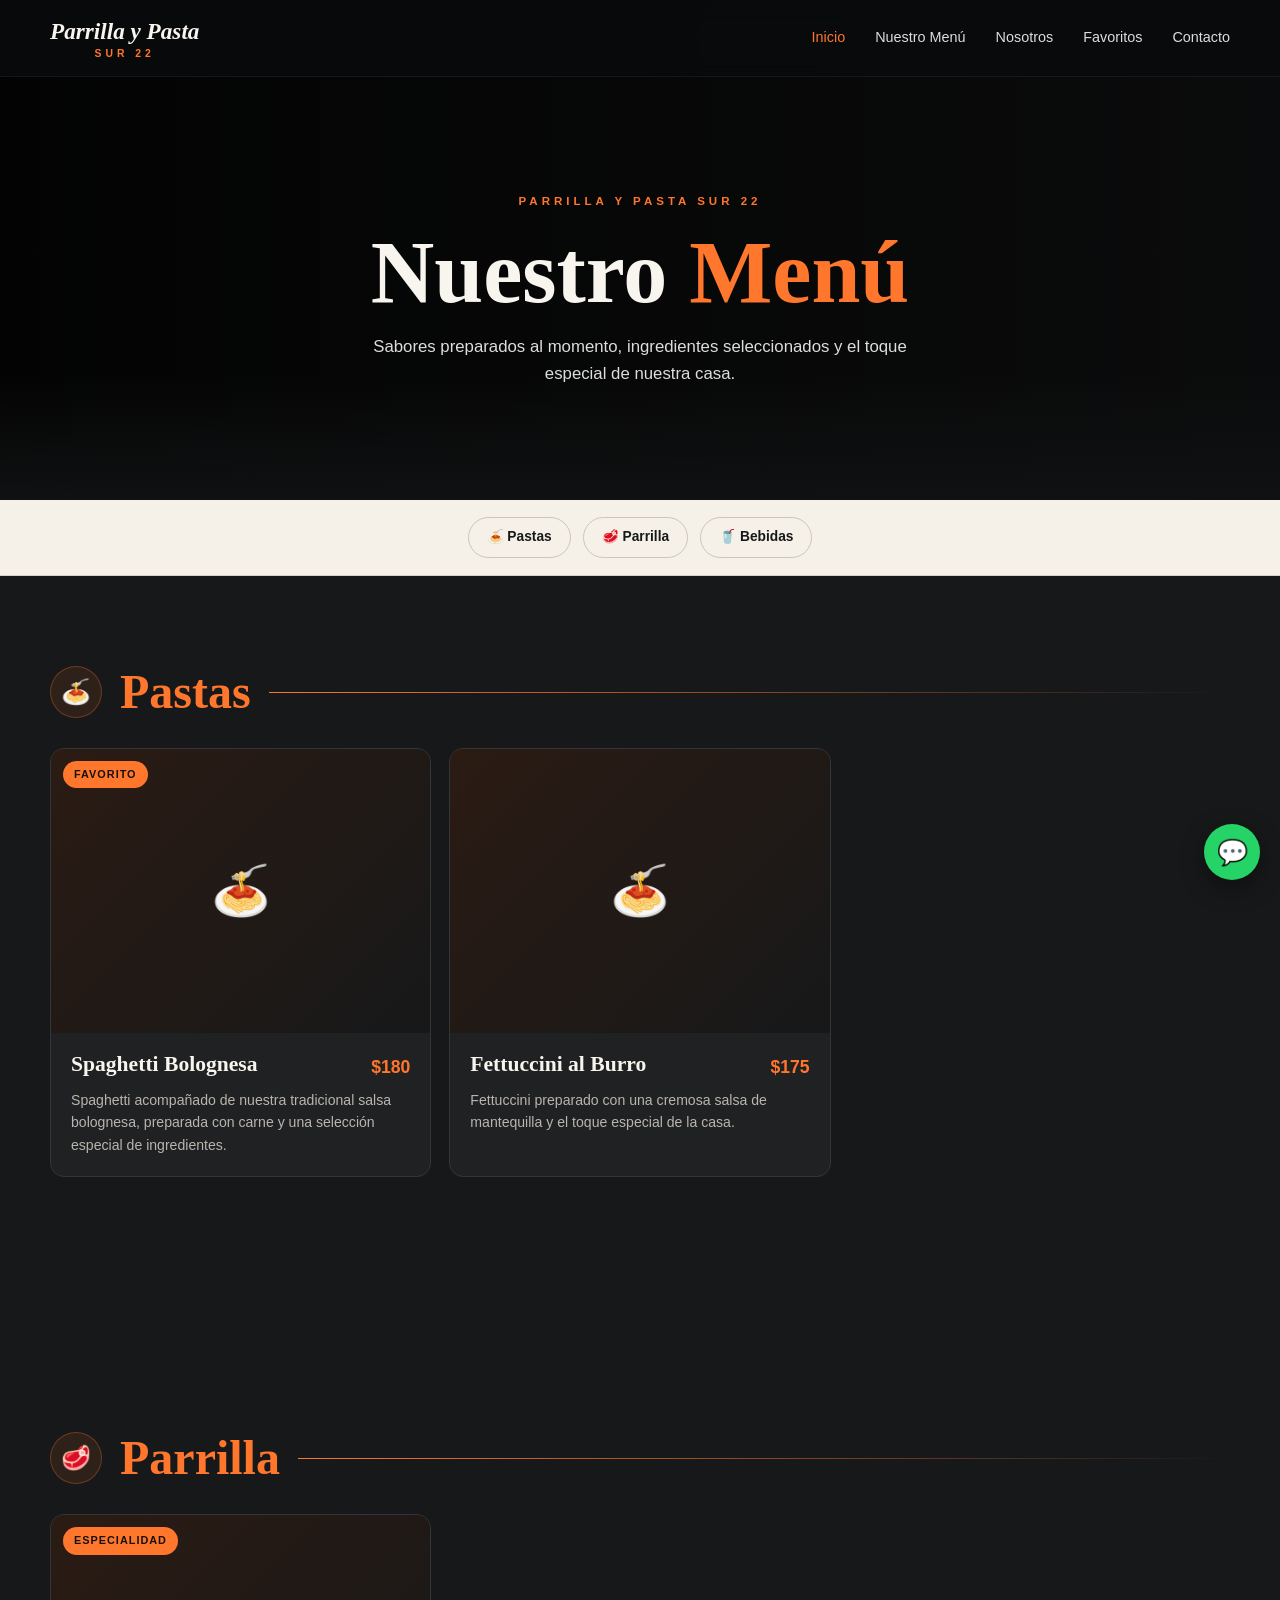
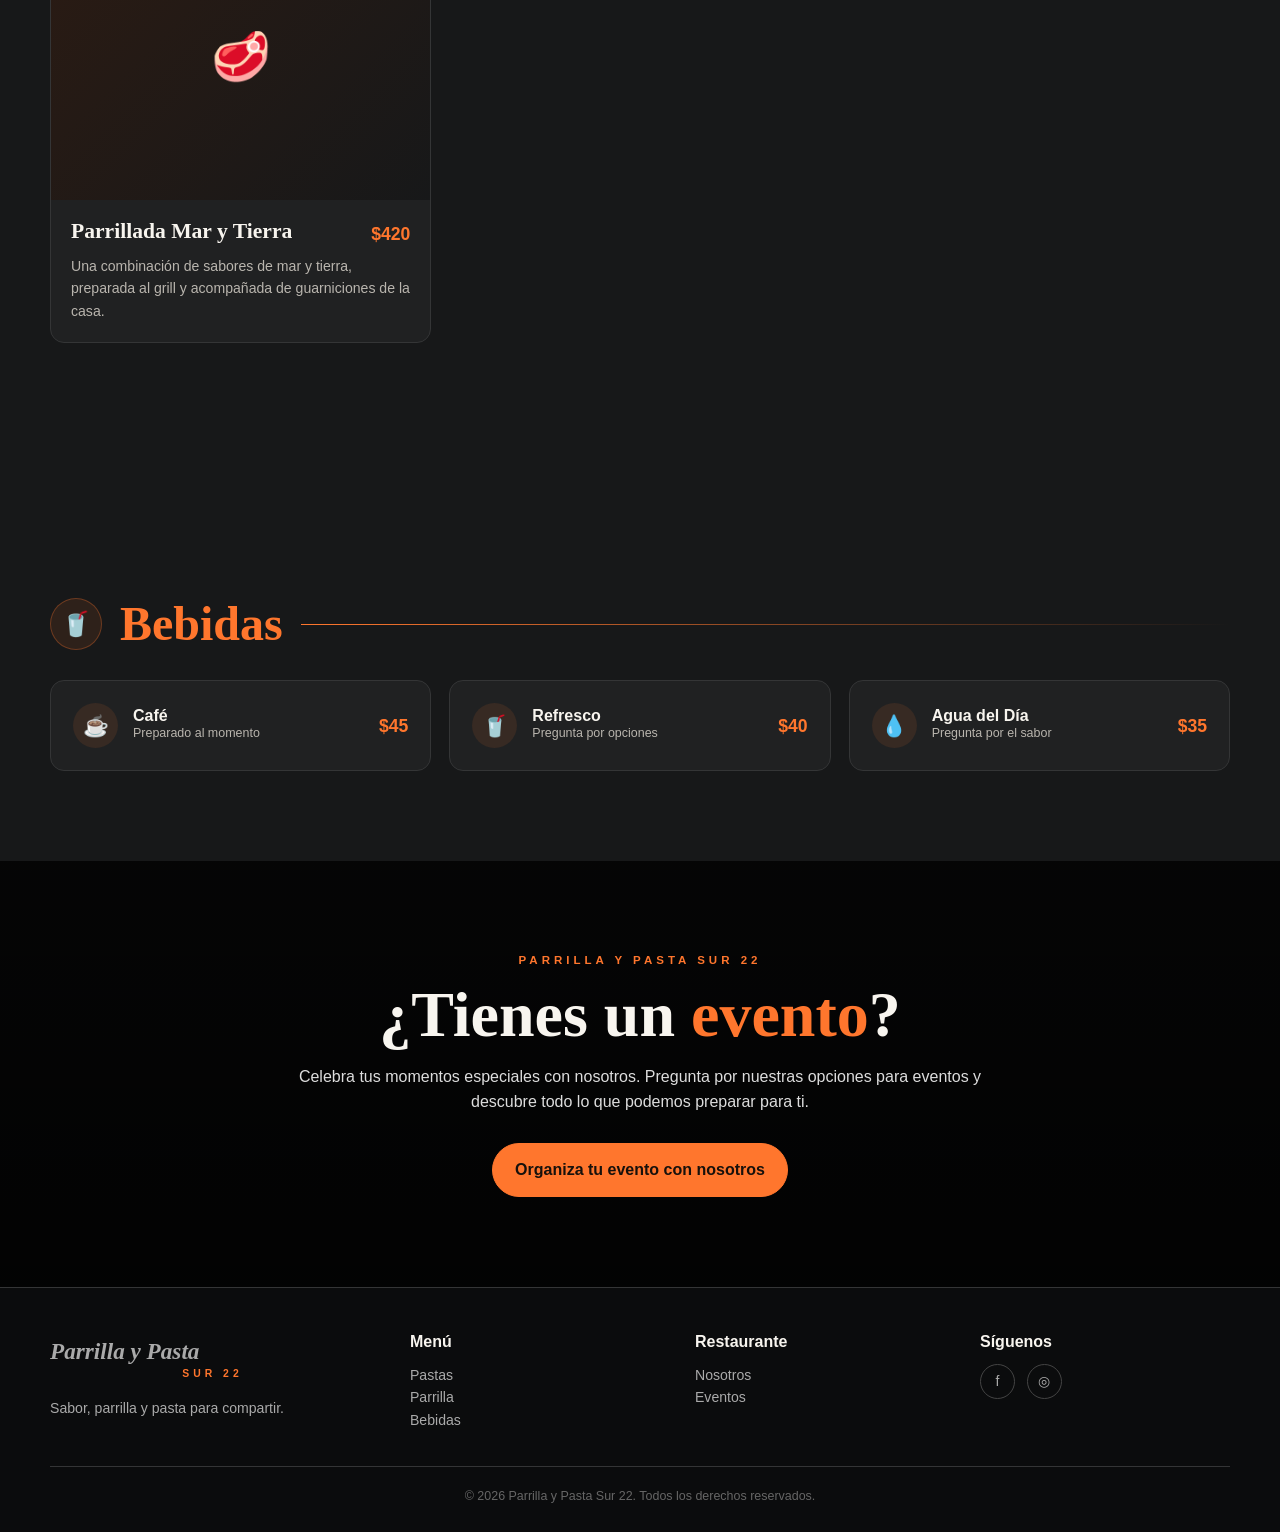
==== menu.html @ 073c7037 "Add files via upload" ====
<!DOCTYPE html>
<html lang="es">

<head>

    <meta charset="UTF-8">

    <meta name="viewport"
          content="width=device-width, initial-scale=1.0">

    <meta name="description"
          content="Consulta el menú de Parrilla y Pasta Sur 22. Pastas, parrilladas y bebidas.">

    <title>Menú | Parrilla y Pasta Sur 22</title>

    <!--
        Utilizamos el mismo CSS del sitio principal.
    -->
    <link rel="stylesheet" href="./css/styles.css">

</head>


<body>


<!-- =========================================
     HEADER
========================================= -->

<header>
  <nav class="container">
    <a href="#inicio" class="brand">Parrilla y Pasta <small>SUR 22</small></a>
    <div class="links" id="navLinks">
      <a class="active" href="./index.html">Inicio</a>
      <a href="./menu.html">Nuestro Menú</a>
      <a href="./index.html#nosotros">Nosotros</a>
      <a href="./index.html#favoritos">Favoritos</a>
      <a href="./index.html#contacto">Contacto</a>
    </div>
  </nav>
</header>



<!-- =========================================
     HERO
========================================= -->

<section class="menu-hero">
    <div class="menu-hero-content">
        <div class="eyebrow">
            Parrilla y Pasta Sur 22
        </div>
        <h1>
            Nuestro <span>Menú</span>
        </h1>
        <p>
            Sabores preparados al momento,
            ingredientes seleccionados y
            el toque especial de nuestra casa.
        </p>

    </div>

</section>



<!-- =========================================
     CATEGORY NAVIGATION
========================================= -->

<nav class="menu-categories">

    <div class="menu-categories-inner">

        <a
            href="#pastas"
            class="active">

            🍝 Pastas

        </a>

        <a href="#parrilla">

            🥩 Parrilla

        </a>

        <a href="#bebidas">

            🥤 Bebidas

        </a>

    </div>

</nav>



<!-- =========================================
     MENU
========================================= -->

<main class="digital-menu">

    <div class="container">


        <!-- =====================================
             PASTAS
        ====================================== -->

        <section
            id="pastas"
            class="menu-category">

            <div class="menu-category-header">

                <div class="menu-category-icon">
                    🍝
                </div>

                <h2 class="menu-category-title">
                    <span>Pastas</span>
                </h2>

                <div class="menu-category-line"></div>

            </div>


            <div class="menu-dishes">


                <!-- SPAGHETTI -->

                <article class="menu-dish">

                    <div class="menu-dish-image">

                        <span class="menu-badge">
                            Favorito
                        </span>

                        <!--
                            Sustituir posteriormente
                            por la fotografía real:

                            <img
                                src="images/spaghetti-bolognesa.webp"
                                alt="Spaghetti Bolognesa">
                        -->

                        <div class="menu-dish-placeholder">
                            🍝
                        </div>

                    </div>


                    <div class="menu-dish-body">

                        <div class="menu-dish-top">

                            <h3>
                                Spaghetti Bolognesa
                            </h3>

                            <span class="menu-price">
                                $180
                            </span>

                        </div>

                        <p>
                            Spaghetti acompañado de nuestra
                            tradicional salsa bolognesa,
                            preparada con carne y una selección
                            especial de ingredientes.
                        </p>

                    </div>

                </article>



                <!-- FETTUCCINI -->

                <article class="menu-dish">

                    <div class="menu-dish-image">

                        <!--
                            <img
                                src="images/fettuccini-al-burro.webp"
                                alt="Fettuccini al Burro">
                        -->

                        <div class="menu-dish-placeholder">
                            🍝
                        </div>

                    </div>


                    <div class="menu-dish-body">

                        <div class="menu-dish-top">

                            <h3>
                                Fettuccini al Burro
                            </h3>

                            <span class="menu-price">
                                $175
                            </span>

                        </div>

                        <p>
                            Fettuccini preparado con una
                            cremosa salsa de mantequilla
                            y el toque especial de la casa.
                        </p>

                    </div>

                </article>


            </div>

        </section>



        <!-- =====================================
             PARRILLA
        ====================================== -->

        <section
            id="parrilla"
            class="menu-category">

            <div class="menu-category-header">

                <div class="menu-category-icon">
                    🥩
                </div>

                <h2 class="menu-category-title">
                    <span>Parrilla</span>
                </h2>

                <div class="menu-category-line"></div>

            </div>


            <div class="menu-dishes">


                <!-- MAR Y TIERRA -->

                <article class="menu-dish">

                    <div class="menu-dish-image">

                        <span class="menu-badge">
                            Especialidad
                        </span>

                        <!--
                            <img
                                src="images/parrillada-mar-tierra.webp"
                                alt="Parrillada Mar y Tierra">
                        -->

                        <div class="menu-dish-placeholder">
                            🥩
                        </div>

                    </div>


                    <div class="menu-dish-body">

                        <div class="menu-dish-top">

                            <h3>
                                Parrillada Mar y Tierra
                            </h3>

                            <span class="menu-price">
                                $420
                            </span>

                        </div>

                        <p>
                            Una combinación de sabores de mar
                            y tierra, preparada al grill y
                            acompañada de guarniciones de la casa.
                        </p>

                    </div>

                </article>


            </div>

        </section>



        <!-- =====================================
             BEBIDAS
        ====================================== -->

        <section
            id="bebidas"
            class="menu-category">

            <div class="menu-category-header">

                <div class="menu-category-icon">
                    🥤
                </div>

                <h2 class="menu-category-title">
                    <span>Bebidas</span>
                </h2>

                <div class="menu-category-line"></div>

            </div>


            <div class="beverages-grid">


                <!-- CAFE -->

                <article class="beverage">

                    <div class="beverage-info">

                        <div class="beverage-icon">
                            ☕
                        </div>

                        <div>

                            <h3>
                                Café
                            </h3>

                            <p>
                                Preparado al momento
                            </p>

                        </div>

                    </div>

                    <span class="menu-price">
                        $45
                    </span>

                </article>



                <!-- REFRESCO -->

                <article class="beverage">

                    <div class="beverage-info">

                        <div class="beverage-icon">
                            🥤
                        </div>

                        <div>

                            <h3>
                                Refresco
                            </h3>

                            <p>
                                Pregunta por opciones
                            </p>

                        </div>

                    </div>

                    <span class="menu-price">
                        $40
                    </span>

                </article>



                <!-- AGUA DEL DIA -->

                <article class="beverage">

                    <div class="beverage-info">

                        <div class="beverage-icon">
                            💧
                        </div>

                        <div>

                            <h3>
                                Agua del Día
                            </h3>

                            <p>
                                Pregunta por el sabor
                            </p>

                        </div>

                    </div>

                    <span class="menu-price">
                        $35
                    </span>

                </article>


            </div>

        </section>


    </div>

</main>



<!-- =========================================
     EVENT CTA
========================================= -->

<section
    id="eventos"
    class="event-menu">

    <div class="container">

        <div class="event-menu-content">

            <div class="eyebrow">
                Parrilla y Pasta Sur 22
            </div>

            <h2>
                ¿Tienes un <span>evento</span>?
            </h2>

            <p>
                Celebra tus momentos especiales con nosotros.
                Pregunta por nuestras opciones para eventos
                y descubre todo lo que podemos preparar para ti.
            </p>

            <a
                href="https://wa.me/5210000000000"
                class="btn">

                Organiza tu evento con nosotros

            </a>

        </div>

    </div>

</section>



<!-- =========================================
     FOOTER
========================================= -->

<footer>

    <div class="container">

        <div class="footer-grid">


            <div>

                <a
                    href="index.html"
                    class="brand">

                    Parrilla y Pasta

                    <small>
                        SUR 22
                    </small>

                </a>

                <p style="margin-top:15px;">
                    Sabor, parrilla y pasta
                    para compartir.
                </p>

            </div>


            <div>

                <h3>
                    Menú
                </h3>

                <p>
                    <a href="#pastas">
                        Pastas
                    </a>
                </p>

                <p>
                    <a href="#parrilla">
                        Parrilla
                    </a>
                </p>

                <p>
                    <a href="#bebidas">
                        Bebidas
                    </a>
                </p>

            </div>


            <div>

                <h3>
                    Restaurante
                </h3>

                <p>
                    <a href="index.html#about">
                        Nosotros
                    </a>
                </p>

                <p>
                    <a href="index.html#eventos">
                        Eventos
                    </a>
                </p>

            </div>


            <div>

                <h3>
                    Síguenos
                </h3>

                <div class="social">

                    <a href="#" aria-label="Facebook">
                        f
                    </a>

                    <a href="#" aria-label="Instagram">
                        ◎
                    </a>

                </div>

            </div>


        </div>


        <div class="copyright">

            © 2026 Parrilla y Pasta Sur 22.
            Todos los derechos reservados.

        </div>

    </div>

</footer>



<!-- =========================================
     WHATSAPP
========================================= -->

<a
    href="https://wa.me/5210000000000"
    style="
        position:fixed;
        right:20px;
        bottom:20px;
        width:56px;
        height:56px;
        border-radius:50%;
        background:#25D366;
        color:white;
        display:grid;
        place-items:center;
        font-size:25px;
        z-index:50;
        box-shadow:0 8px 25px rgba(0,0,0,.4);
    "
    aria-label="Contactar por WhatsApp">

    💬

</a>


<!-- =========================================
     MENU MOBILE
========================================= -->

<script>

    const menuToggle =
        document.querySelector(".menu-toggle");

    const links =
        document.querySelector(".links");

    if (menuToggle) {

        menuToggle.addEventListener(
            "click",
            () => {

                links.classList.toggle("open");

            }
        );

    }


    /*
        Cerrar el menú móvil cuando
        el usuario selecciona una opción.
    */

    document
        .querySelectorAll(".links a")
        .forEach(link => {

            link.addEventListener(
                "click",
                () => {

                    links.classList.remove("open");

                }
            );

        });


    /*
        Marcar categoría activa
        mientras el usuario navega.
    */

    const categories =
        document.querySelectorAll(
            ".menu-category"
        );

    const categoryLinks =
        document.querySelectorAll(
            ".menu-categories a"
        );


    window.addEventListener(
        "scroll",
        () => {

            let current = "";

            categories.forEach(section => {

                const sectionTop =
                    section.offsetTop - 180;

                if (
                    window.scrollY >= sectionTop
                ) {

                    current =
                        section.getAttribute("id");

                }

            });


            categoryLinks.forEach(link => {

                link.classList.remove("active");

                if (
                    link.getAttribute("href") ===
                    "#" + current
                ) {

                    link.classList.add("active");

                }

            });

        }
    );

</script>


</body>

</html>
---- css/styles.css ----
:root{
  --bg:#101112;--bg2:#171819;--cream:#f5f1e9;--orange:#ff762d;--orange2:#ff9a52;
  --text:#f8f5ef;--muted:#b9b5ae;--line:#343536;--max:1180px;
}
*{box-sizing:border-box;margin:0;padding:0}
html{scroll-behavior:smooth}
body{font-family:Arial,Helvetica,sans-serif;background:var(--bg);color:var(--text);line-height:1.6}
a{color:inherit;text-decoration:none}
img{max-width:100%;display:block}
.container{width:min(var(--max),calc(100% - 40px));margin:auto}
.eyebrow{color:var(--orange);text-transform:uppercase;letter-spacing:4px;font-size:.72rem;font-weight:700}
h1,h2,h3{font-family:Georgia,"Times New Roman",serif;line-height:1.08}
.btn{display:inline-flex;align-items:center;gap:10px;background:var(--orange);color:#17110c;padding:13px 22px;border-radius:999px;font-weight:700;border:1px solid var(--orange);transition:.2s;cursor:pointer}
.btn:hover{transform:translateY(-2px);background:var(--orange2)}
.btn.outline{background:transparent;color:var(--text)}
header{position:fixed;z-index:20;top:0;width:100%;background:rgba(10,11,12,.88);backdrop-filter:blur(14px);border-bottom:1px solid rgba(255,255,255,.06)}
nav{height:76px;display:flex;align-items:center;justify-content:space-between;gap:25px}
.brand{font-family:Georgia,serif;font-style:italic;font-size:1.45rem;font-weight:700;white-space:nowrap}
.brand small{display:block;font-family:Arial,sans-serif;color:var(--orange);font-size:.65rem;letter-spacing:4px;text-align:center;font-style:normal;margin-top:-4px}
.links{display:flex;gap:30px;font-size:.9rem;color:#ddd}.links a:hover,.links a.active{color:var(--orange)}
.menu-toggle{display:none;background:none;color:white;border:0;font-size:1.7rem}
.hero{min-height:760px;display:grid;place-items:center;position:relative;overflow:hidden;background:linear-gradient(90deg,rgba(0,0,0,.82),rgba(0,0,0,.32)),url("../images/hero.svg") center/cover}
.hero:after{content:"";position:absolute;inset:0;background:linear-gradient(0deg,var(--bg),transparent 15%);pointer-events:none}
.hero-content{position:relative;z-index:2;width:min(var(--max),calc(100% - 40px));padding-top:90px}
.hero h1{font-size:clamp(3rem,7vw,6.3rem);max-width:800px;margin:16px 0}.hero h1 span{color:var(--orange);display:block;font-size:.42em;font-family:Arial,sans-serif;letter-spacing:10px;text-transform:uppercase;margin-top:15px}
.hero p{max-width:510px;color:#ddd;font-size:1.08rem;margin-bottom:28px}.hero-actions{display:flex;gap:12px;flex-wrap:wrap}
.features{background:var(--cream);color:#17191a;padding:45px 0}.features-grid{display:grid;grid-template-columns:repeat(4,1fr)}
.feature{padding:10px 30px;text-align:center;border-right:1px solid #ccc}.feature:last-child{border:0}.icon{color:var(--orange);font-size:2rem;margin-bottom:8px}.feature h3{font-family:Arial,sans-serif;font-size:1rem;margin-bottom:5px}.feature p{color:#666;font-size:.86rem}
section{padding:90px 0}.section-head{display:flex;justify-content:space-between;align-items:end;gap:30px;margin-bottom:35px}.section-head h2{font-size:clamp(2.4rem,5vw,4rem);margin-top:10px}.section-head p{max-width:450px;color:var(--muted)}
.menu-section{background:var(--bg2)}.cards{display:grid;grid-template-columns:repeat(4,1fr);gap:18px}.card{background:#202122;border:1px solid var(--line);border-radius:14px;overflow:hidden;transition:.25s}.card:hover{transform:translateY(-5px);border-color:#5a5b5c}
.card-image{aspect-ratio:4/3;background:#211710;overflow:hidden}.card-image img{width:100%;height:100%;object-fit:cover}.card-body{padding:20px}.card h3{font-size:1.35rem;margin-bottom:6px}.card p{color:var(--muted);font-size:.9rem;margin-bottom:15px}.card a{color:var(--orange);font-size:.86rem;font-weight:700}
.favorites{background:var(--cream);color:#151617}.favorite-grid{display:grid;grid-template-columns:1fr 2.2fr;gap:40px;align-items:center}.favorites .section-head{display:block;margin:0}.favorites .section-head p{color:#666;margin:20px 0 25px}.dish-grid{display:grid;grid-template-columns:repeat(3,1fr);gap:18px}
.dish{border:1px solid #d8d2c8;border-radius:14px;overflow:hidden;background:#fff}.dish-image{aspect-ratio:4/3;background:#211710;overflow:hidden}.dish-image img{width:100%;height:100%;object-fit:cover}.dish-body{padding:17px}.dish h3{font-size:1.25rem}.dish p{color:#777;font-size:.86rem;margin:5px 0 12px}.price{font-weight:800}
.about{position:relative;background:linear-gradient(90deg,rgba(0,0,0,.9),rgba(0,0,0,.5)),url("../images/about.svg") center/cover}.about-content{max-width:600px}.about h2{font-size:clamp(2.4rem,5vw,4rem);margin:12px 0 18px}.about p{color:#ddd;margin-bottom:25px}
.reservation{text-align:center;background:linear-gradient(rgba(0,0,0,.65),rgba(0,0,0,.82)),url("../images/hero.svg") center/cover}.reservation h2{font-size:clamp(2.3rem,5vw,4rem);margin:10px 0}.reservation p{color:#ddd;margin-bottom:25px}
footer{padding:45px 0 25px;border-top:1px solid var(--line);background:#0b0c0d}.footer-grid{display:grid;grid-template-columns:1.3fr 1fr 1fr 1fr;gap:35px;padding-bottom:35px}footer h3{font-family:Arial,sans-serif;font-size:1rem;margin-bottom:14px}footer p,footer a{color:#aaa;font-size:.88rem}footer a:hover{color:var(--orange)}
.social{display:flex;gap:12px}.social a{width:35px;height:35px;border:1px solid #444;border-radius:50%;display:grid;place-items:center}
.copyright{border-top:1px solid var(--line);padding-top:20px;text-align:center;color:#666;font-size:.78rem}
@media(max-width:900px){
 .links{display:none;position:absolute;top:76px;left:0;width:100%;background:#111;padding:20px;flex-direction:column}.links.open{display:flex}
 .header-btn{display:none}.menu-toggle{display:block}.features-grid,.cards{grid-template-columns:repeat(2,1fr)}
 .feature:nth-child(2){border-right:0}.feature:nth-child(-n+2){border-bottom:1px solid #ccc;padding-bottom:25px}.feature:nth-child(n+3){padding-top:25px}
 .favorite-grid{grid-template-columns:1fr}.footer-grid{grid-template-columns:repeat(2,1fr)}
}
@media(max-width:600px){
 .container{width:min(var(--max),calc(100% - 28px))}nav{height:68px}.hero{min-height:700px}.hero-content{padding-top:80px}.hero h1{font-size:3.2rem}
 .hero p{font-size:.98rem}section{padding:65px 0}.features-grid,.cards,.dish-grid,.footer-grid{grid-template-columns:1fr}
 .feature{border-right:0!important;border-bottom:1px solid #ccc!important;padding:20px!important}.feature:last-child{border-bottom:0!important}
 .section-head{display:block}.section-head p{margin-top:15px}.footer-grid{gap:25px}
}
/* =========================================
           MENU HERO
        ========================================= */

        .menu-hero {
            min-height: 500px;

            display: grid;
            place-items: center;

            position: relative;
            overflow: hidden;

            background:
                linear-gradient(
                    90deg,
                    rgba(0,0,0,.82),
                    rgba(0,0,0,.35)
                ),
                url("images/hero.svg") center/cover;
        }

        .menu-hero::after {
            content: "";

            position: absolute;
            inset: 0;

            background:
                linear-gradient(
                    0deg,
                    var(--bg),
                    transparent 25%
                );

            pointer-events: none;
        }

        .menu-hero-content {
            position: relative;

            z-index: 2;

            width:
                min(
                    var(--max),
                    calc(100% - 40px)
                );

            text-align: center;

            padding-top: 80px;
        }

        .menu-hero h1 {
            font-size:
                clamp(
                    3rem,
                    7vw,
                    5.5rem
                );

            margin: 14px 0;
        }

        .menu-hero h1 span {
            color: var(--orange);
        }

        .menu-hero p {
            max-width: 550px;

            margin: auto;

            color: #ddd;

            font-size: 1.05rem;
        }


        /* =========================================
           MENU NAVIGATION
        ========================================= */

        .menu-categories {
            background: var(--cream);

            color: #171819;

            position: sticky;

            top: 76px;

            z-index: 10;

            border-bottom:
                1px solid #d6d0c7;
        }

        .menu-categories-inner {

            width:
                min(
                    var(--max),
                    calc(100% - 40px)
                );

            margin: auto;

            display: flex;

            justify-content: center;

            gap: 12px;

            padding: 14px 0;

            overflow-x: auto;
        }

        .menu-categories a {

            flex-shrink: 0;

            padding: 8px 18px;

            border:
                1px solid #ccc5ba;

            border-radius: 999px;

            font-size: .86rem;

            font-weight: 700;

            transition: .2s;
        }

        .menu-categories a:hover,
        .menu-categories a.active {

            background: var(--orange);

            border-color: var(--orange);

            color: #17110c;
        }


        /* =========================================
           MENU SECTION
        ========================================= */

        .digital-menu {
            background: var(--bg2);
        }

        .menu-category {
            scroll-margin-top: 145px;

            margin-bottom: 75px;
        }

        .menu-category:last-child {
            margin-bottom: 0;
        }


        /* =========================================
           CATEGORY HEADER
        ========================================= */

        .menu-category-header {

            display: flex;

            align-items: center;

            gap: 18px;

            margin-bottom: 30px;
        }

        .menu-category-icon {

            width: 52px;

            height: 52px;

            display: grid;

            place-items: center;

            border-radius: 50%;

            background:
                rgba(255,118,45,.10);

            border:
                1px solid
                rgba(255,118,45,.30);

            font-size: 1.5rem;

            flex-shrink: 0;
        }

        .menu-category-title {

            font-size:
                clamp(
                    2rem,
                    4vw,
                    3rem
                );
        }

        .menu-category-title span {
            color: var(--orange);
        }

        .menu-category-line {

            height: 1px;

            flex: 1;

            background:
                linear-gradient(
                    90deg,
                    var(--orange),
                    transparent
                );
        }


        /* =========================================
           DISH GRID
        ========================================= */

        .menu-dishes {

            display: grid;

            grid-template-columns:
                repeat(3, 1fr);

            gap: 18px;
        }


        /* =========================================
           DISH CARD
        ========================================= */

        .menu-dish {

            background: #202122;

            border:
                1px solid var(--line);

            border-radius: 14px;

            overflow: hidden;

            transition:
                transform .25s,
                border-color .25s,
                box-shadow .25s;
        }

        .menu-dish:hover {

            transform:
                translateY(-5px);

            border-color:
                var(--orange);

            box-shadow:
                0 15px 35px
                rgba(0,0,0,.30);
        }


        /* =========================================
           DISH IMAGE
        ========================================= */

        .menu-dish-image {

            aspect-ratio: 4 / 3;

            background:
                linear-gradient(
                    135deg,
                    #2b1b13,
                    #171819
                );

            overflow: hidden;

            position: relative;
        }

        .menu-dish-image img {

            width: 100%;

            height: 100%;

            object-fit: cover;

            transition:
                transform .4s;
        }

        .menu-dish:hover
        .menu-dish-image img {

            transform: scale(1.05);
        }


        /* =========================================
           IMAGE PLACEHOLDER
        ========================================= */

        .menu-dish-placeholder {

            width: 100%;

            height: 100%;

            display: grid;

            place-items: center;

            font-size: 3rem;

            color: var(--orange);
        }


        /* =========================================
           DISH BODY
        ========================================= */

        .menu-dish-body {

            padding: 20px;
        }

        .menu-dish-top {

            display: flex;

            justify-content:
                space-between;

            align-items:
                flex-start;

            gap: 15px;

            margin-bottom: 7px;
        }

        .menu-dish h3 {

            font-size:
                1.35rem;
        }

        .menu-price {

            color: var(--orange);

            font-weight: 800;

            white-space: nowrap;

            font-size: 1.1rem;
        }

        .menu-dish p {

            color: var(--muted);

            font-size: .88rem;

            line-height: 1.6;
        }


        /* =========================================
           BADGES
        ========================================= */

        .menu-badge {

            position: absolute;

            top: 12px;

            left: 12px;

            background: var(--orange);

            color: #17110c;

            padding: 5px 11px;

            border-radius: 999px;

            font-size: .68rem;

            font-weight: 800;

            text-transform: uppercase;

            letter-spacing: 1px;
        }


        /* =========================================
           BEVERAGES
        ========================================= */

        .beverages-grid {

            display: grid;

            grid-template-columns:
                repeat(3, 1fr);

            gap: 18px;
        }

        .beverage {

            background: #202122;

            border:
                1px solid var(--line);

            border-radius: 14px;

            padding: 22px;

            display: flex;

            align-items: center;

            justify-content:
                space-between;

            gap: 20px;

            transition: .25s;
        }

        .beverage:hover {

            border-color:
                var(--orange);

            transform:
                translateY(-3px);
        }

        .beverage-info {

            display: flex;

            align-items: center;

            gap: 15px;
        }

        .beverage-icon {

            width: 45px;

            height: 45px;

            border-radius: 50%;

            display: grid;

            place-items: center;

            background:
                rgba(255,118,45,.10);

            font-size: 1.3rem;
        }

        .beverage h3 {

            font-family: Arial, sans-serif;

            font-size: 1rem;
        }

        .beverage p {

            color: var(--muted);

            font-size: .78rem;
        }


        /* =========================================
           EVENT CTA
        ========================================= */

        .event-menu {

            text-align: center;

            background:
                linear-gradient(
                    rgba(0,0,0,.70),
                    rgba(0,0,0,.85)
                ),
                url("images/hero.svg")
                center/cover;
        }

        .event-menu-content {

            max-width: 700px;

            margin: auto;
        }

        .event-menu h2 {

            font-size:
                clamp(
                    2.4rem,
                    5vw,
                    4rem
                );

            margin: 10px 0 15px;
        }

        .event-menu h2 span {

            color: var(--orange);
        }

        .event-menu p {

            color: #ddd;

            margin-bottom: 28px;
        }


        /* =========================================
           MOBILE
        ========================================= */

        @media(max-width: 900px) {

            .menu-dishes {

                grid-template-columns:
                    repeat(2, 1fr);
            }

            .beverages-grid {

                grid-template-columns:
                    repeat(2, 1fr);
            }

            .menu-categories {

                top: 68px;
            }

        }


        @media(max-width: 600px) {

            .menu-hero {

                min-height: 520px;
            }

            .menu-hero-content {

                padding-top: 70px;
            }

            .menu-hero h1 {

                font-size: 3.1rem;
            }

            .menu-hero p {

                font-size: .95rem;
            }

            .menu-categories-inner {

                width:
                    calc(100% - 28px);

                justify-content:
                    flex-start;
            }

            .menu-category {

                scroll-margin-top: 125px;

                margin-bottom: 60px;
            }

            .menu-category-header {

                gap: 12px;
            }

            .menu-category-icon {

                width: 45px;

                height: 45px;
            }

            .menu-category-line {

                display: none;
            }

            .menu-dishes {

                grid-template-columns: 1fr;
            }

            .beverages-grid {

                grid-template-columns: 1fr;
            }

            .menu-dish-image {

                aspect-ratio: 16 / 10;
            }

            .event-menu {

                padding:
                    65px 0;
            }

        }
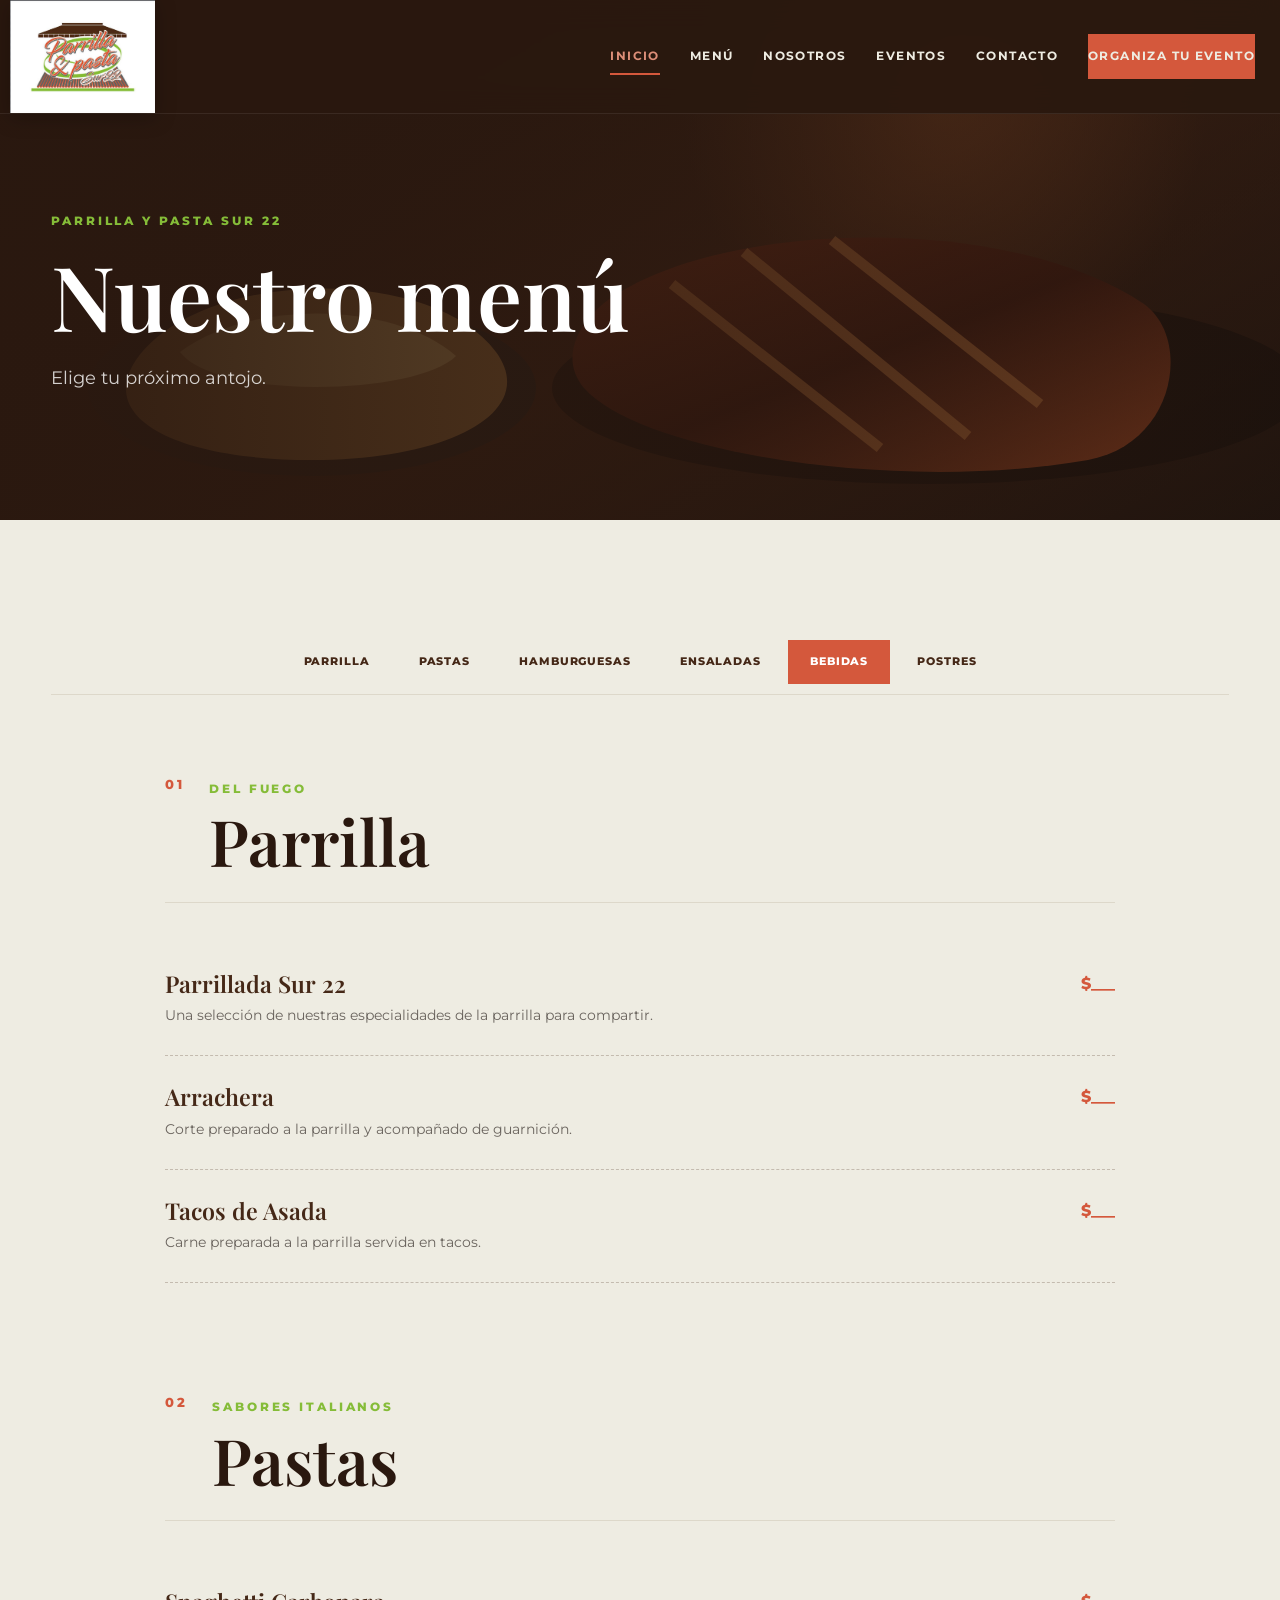
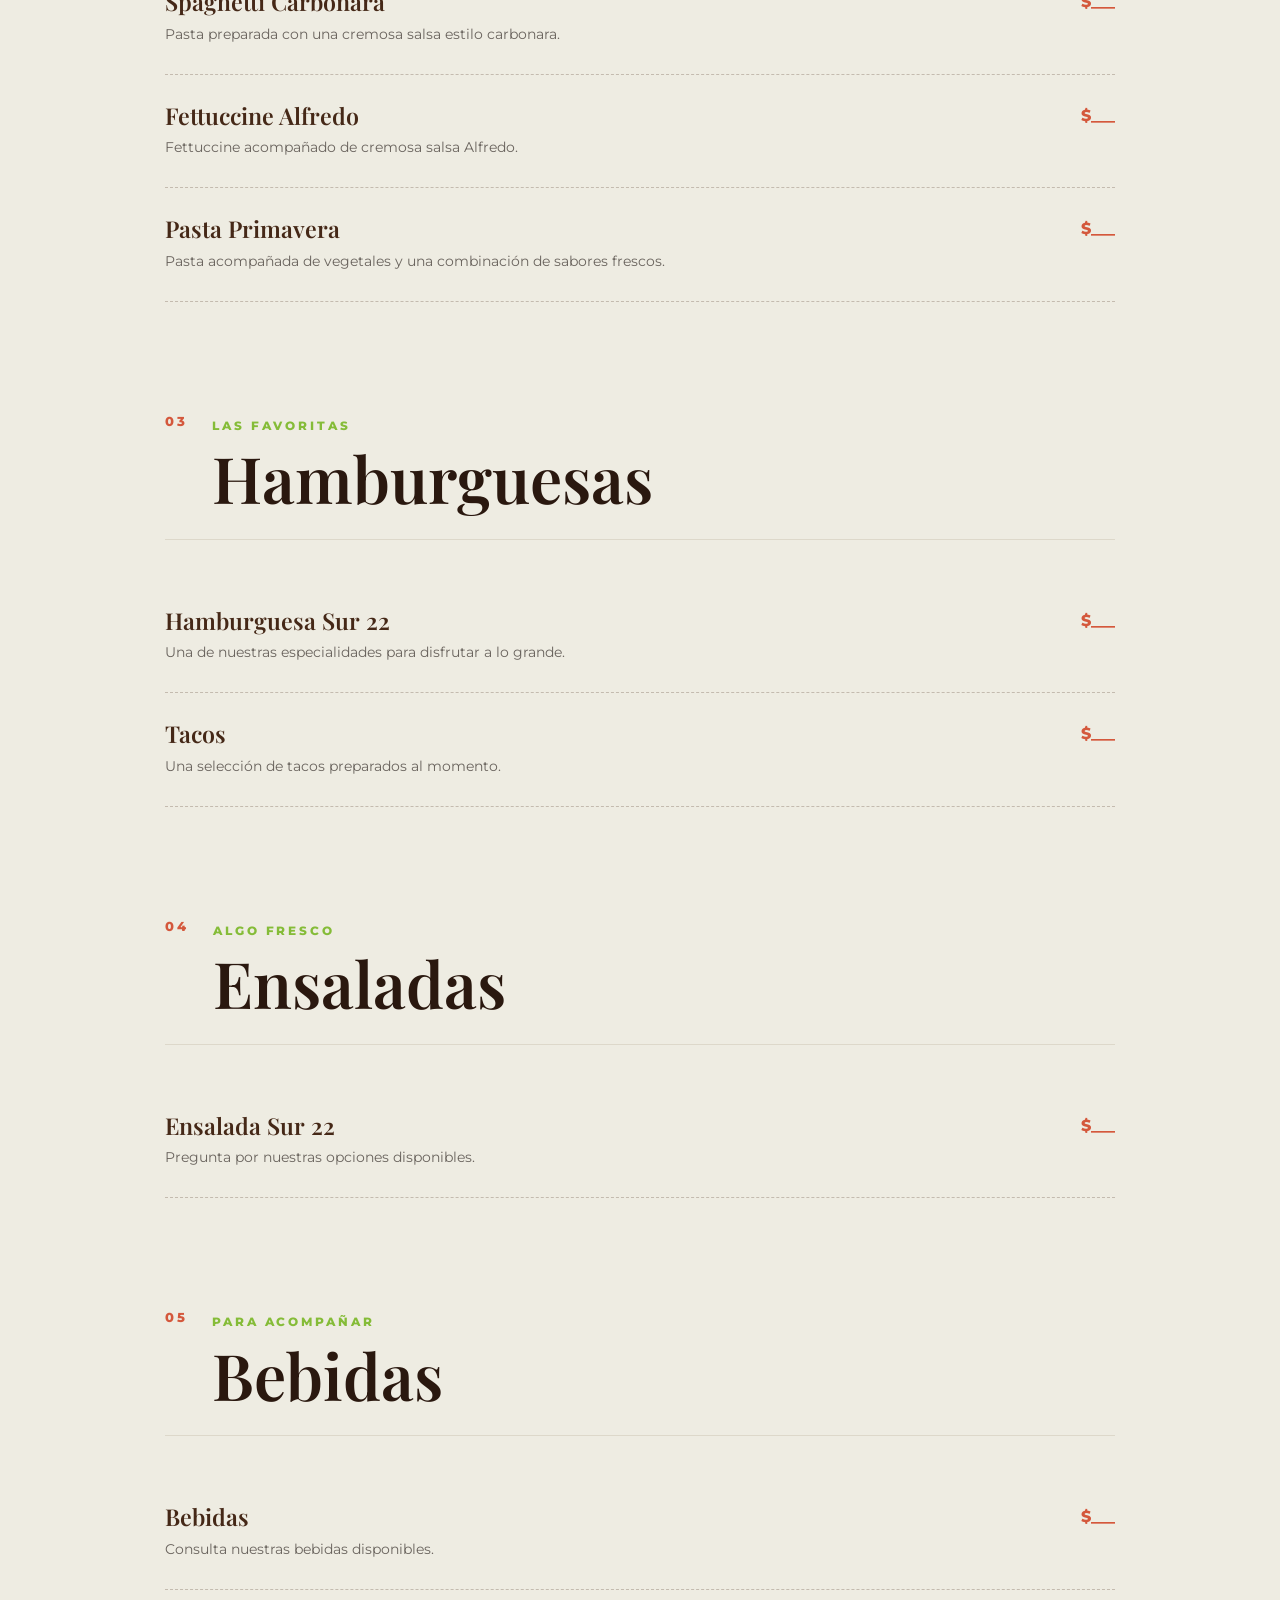
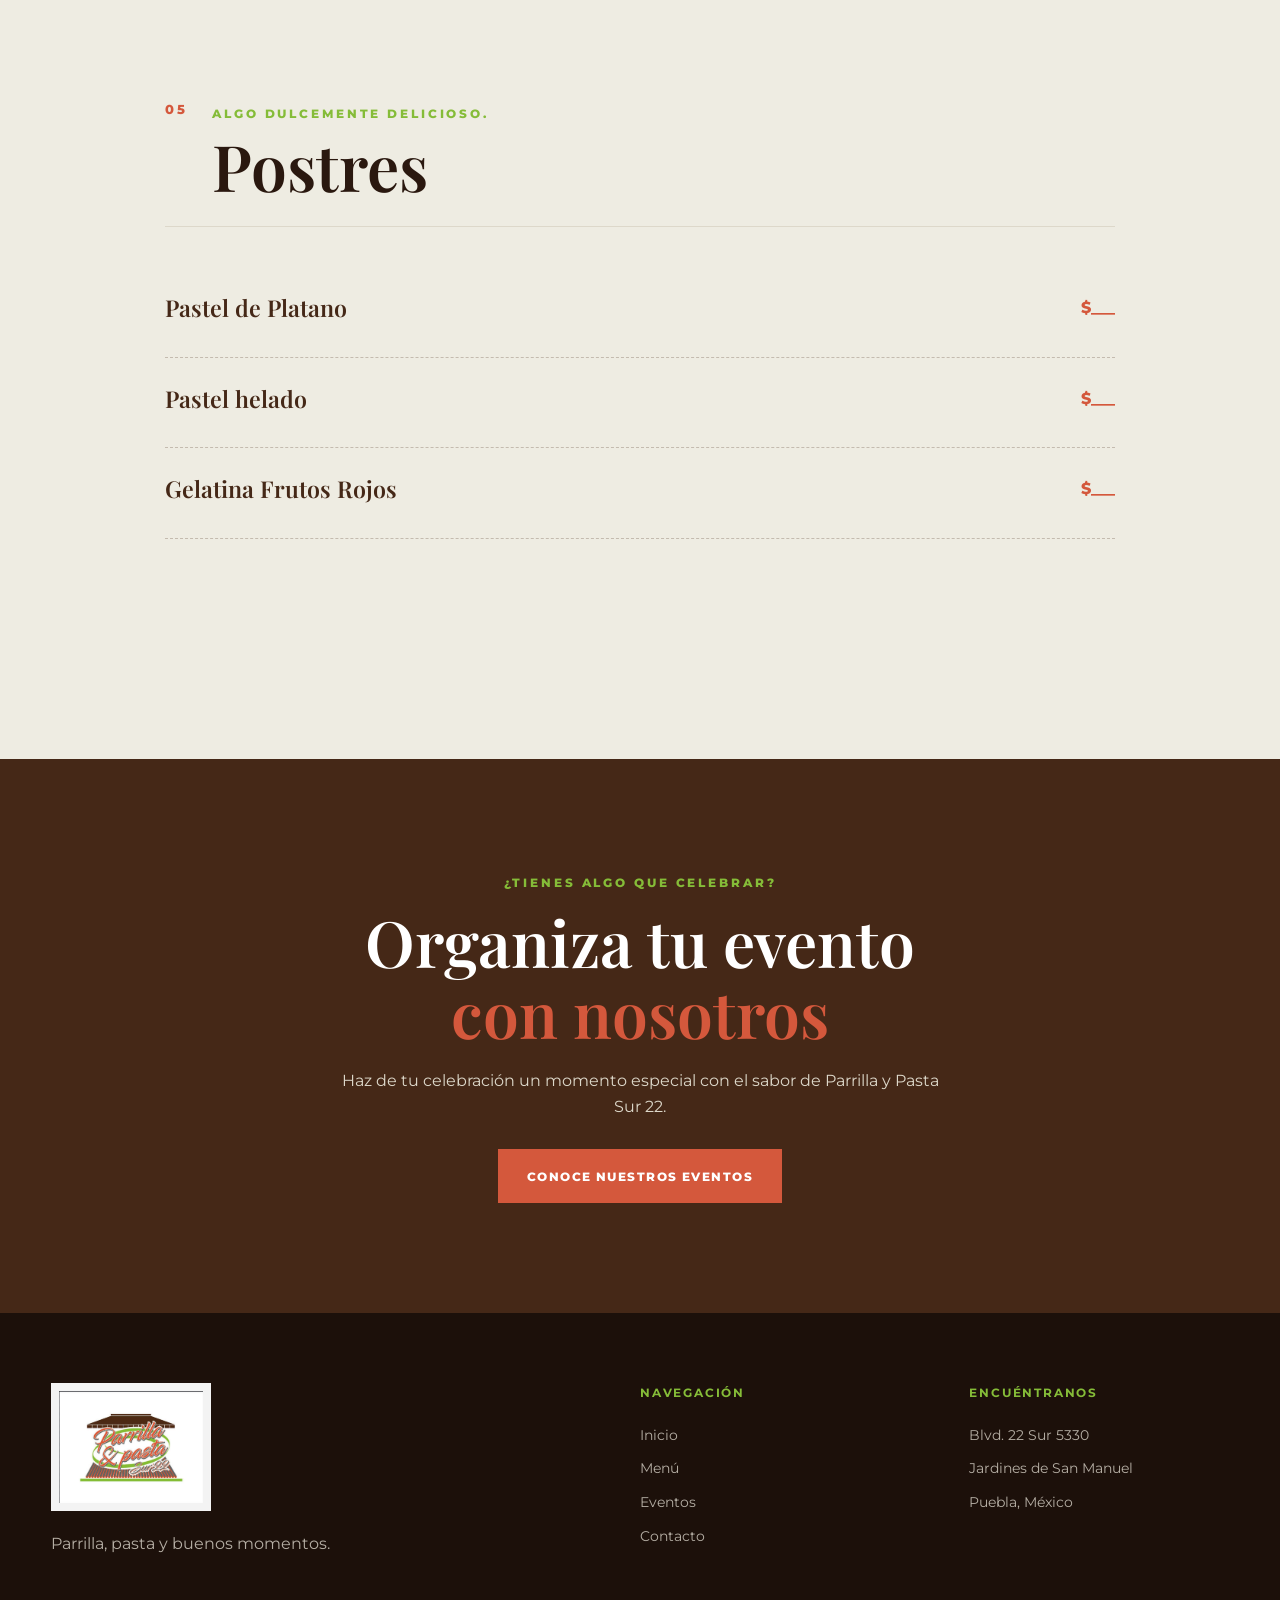
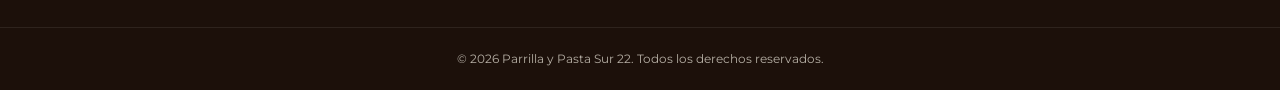
==== commit b5444a1b: "Add files via upload" ====
--- a/menu.html
+++ b/menu.html
@@ -2,750 +2,504 @@
 <html lang="es">
 
 <head>
-
     <meta charset="UTF-8">
-
-    <meta name="viewport"
-          content="width=device-width, initial-scale=1.0">
-
+    <meta name="viewport" content="width=device-width, initial-scale=1.0">
     <meta name="description"
-          content="Consulta el menú de Parrilla y Pasta Sur 22. Pastas, parrilladas y bebidas.">
-
+        content="Menú de Parrilla y Pasta Sur 22. Descubre nuestras especialidades de parrilla, pastas y favoritos.">
     <title>Menú | Parrilla y Pasta Sur 22</title>
-
-    <!--
-        Utilizamos el mismo CSS del sitio principal.
-    -->
-    <link rel="stylesheet" href="./css/styles.css">
-
+    <link rel="stylesheet" href="css/style.css">
+    <link rel="preconnect" href="https://fonts.googleapis.com">
+    <link rel="preconnect" href="https://fonts.gstatic.com" crossorigin>
+    <link
+        href="https://fonts.googleapis.com/css2?family=Montserrat:wght@400;500;600;700;800&family=Playfair+Display:wght@500;600;700&display=swap"
+        rel="stylesheet">
 </head>
 
-
 <body>
-
-
-<!-- =========================================
-     HEADER
-========================================= -->
-
-<header>
-  <nav class="container">
-    <a href="#inicio" class="brand">Parrilla y Pasta <small>SUR 22</small></a>
-    <div class="links" id="navLinks">
-      <a class="active" href="./index.html">Inicio</a>
-      <a href="./menu.html">Nuestro Menú</a>
-      <a href="./index.html#nosotros">Nosotros</a>
-      <a href="./index.html#favoritos">Favoritos</a>
-      <a href="./index.html#contacto">Contacto</a>
-    </div>
-  </nav>
-</header>
-
-
-
-<!-- =========================================
-     HERO
-========================================= -->
-
-<section class="menu-hero">
-    <div class="menu-hero-content">
-        <div class="eyebrow">
-            Parrilla y Pasta Sur 22
+    <!-- =========================================
+         HEADER
+    ========================================== -->
+        <header class="site-header">
+        <div class="header-container">
+            <a href="index.html" class="logo-link">
+                <img src="images/logo.png" alt="Parrilla y Pasta Sur 22" class="logo">
+            </a>
+            <nav class="main-nav" id="mainNav">
+                <a href="index.html" class="active">
+                    Inicio
+                </a>
+                <a href="menu.html">
+                    Menú
+                </a>
+                <a href="index.html#nosotros">
+                    Nosotros
+                </a>
+                <a href="index.htnl#eventos">
+                    Eventos
+                </a>
+                <a href="index.html#contacto">
+                    Contacto
+                </a>
+                <a href="index.html#eventos" class="header-button">
+                    Organiza tu evento
+                </a>
+            </nav>
+
+            <button class="menu-toggle" id="menuToggle" aria-label="Abrir menú">
+                <span></span>
+                <span></span>
+                <span></span>
+            </button>
         </div>
-        <h1>
-            Nuestro <span>Menú</span>
-        </h1>
-        <p>
-            Sabores preparados al momento,
-            ingredientes seleccionados y
-            el toque especial de nuestra casa.
-        </p>
-
-    </div>
-
-</section>
-
-
-
-<!-- =========================================
-     CATEGORY NAVIGATION
-========================================= -->
-
-<nav class="menu-categories">
-
-    <div class="menu-categories-inner">
-
-        <a
-            href="#pastas"
-            class="active">
-
-            🍝 Pastas
-
-        </a>
-
-        <a href="#parrilla">
-
-            🥩 Parrilla
-
-        </a>
-
-        <a href="#bebidas">
-
-            🥤 Bebidas
-
-        </a>
-
-    </div>
-
-</nav>
-
-
-
-<!-- =========================================
-     MENU
-========================================= -->
-
-<main class="digital-menu">
-
-    <div class="container">
-
-
-        <!-- =====================================
-             PASTAS
-        ====================================== -->
-
-        <section
-            id="pastas"
-            class="menu-category">
-
-            <div class="menu-category-header">
-
-                <div class="menu-category-icon">
-                    🍝
-                </div>
-
-                <h2 class="menu-category-title">
-                    <span>Pastas</span>
-                </h2>
-
-                <div class="menu-category-line"></div>
-
-            </div>
-
-
-            <div class="menu-dishes">
-
-
-                <!-- SPAGHETTI -->
-
-                <article class="menu-dish">
-
-                    <div class="menu-dish-image">
-
-                        <span class="menu-badge">
-                            Favorito
-                        </span>
-
-                        <!--
-                            Sustituir posteriormente
-                            por la fotografía real:
-
-                            <img
-                                src="images/spaghetti-bolognesa.webp"
-                                alt="Spaghetti Bolognesa">
-                        -->
-
-                        <div class="menu-dish-placeholder">
-                            🍝
-                        </div>
-
-                    </div>
-
-
-                    <div class="menu-dish-body">
-
-                        <div class="menu-dish-top">
-
-                            <h3>
-                                Spaghetti Bolognesa
-                            </h3>
-
-                            <span class="menu-price">
-                                $180
-                            </span>
-
-                        </div>
-
-                        <p>
-                            Spaghetti acompañado de nuestra
-                            tradicional salsa bolognesa,
-                            preparada con carne y una selección
-                            especial de ingredientes.
-                        </p>
-
-                    </div>
-
-                </article>
-
-
-
-                <!-- FETTUCCINI -->
-
-                <article class="menu-dish">
-
-                    <div class="menu-dish-image">
-
-                        <!--
-                            <img
-                                src="images/fettuccini-al-burro.webp"
-                                alt="Fettuccini al Burro">
-                        -->
-
-                        <div class="menu-dish-placeholder">
-                            🍝
-                        </div>
-
-                    </div>
-
-
-                    <div class="menu-dish-body">
-
-                        <div class="menu-dish-top">
-
-                            <h3>
-                                Fettuccini al Burro
-                            </h3>
-
-                            <span class="menu-price">
-                                $175
-                            </span>
-
-                        </div>
-
-                        <p>
-                            Fettuccini preparado con una
-                            cremosa salsa de mantequilla
-                            y el toque especial de la casa.
-                        </p>
-
-                    </div>
-
-                </article>
-
-
-            </div>
-
+    </header>
+    <main>
+        <!-- =========================================
+             MENU HERO
+        ========================================== -->
+        <section class="menu-hero">
+            <div class="menu-hero-overlay"></div>
+            <div class="container menu-hero-content">
+                <span class="section-kicker">
+                    PARRILLA Y PASTA SUR 22
+                </span>
+                <h1>
+                    Nuestro menú
+                </h1>
+                <p>
+                    Elige tu próximo antojo.
+                </p>
+            </div>
         </section>
-
-
-
-        <!-- =====================================
-             PARRILLA
-        ====================================== -->
-
-        <section
-            id="parrilla"
-            class="menu-category">
-
-            <div class="menu-category-header">
-
-                <div class="menu-category-icon">
-                    🥩
-                </div>
-
-                <h2 class="menu-category-title">
-                    <span>Parrilla</span>
-                </h2>
-
-                <div class="menu-category-line"></div>
-
-            </div>
-
-
-            <div class="menu-dishes">
-
-
-                <!-- MAR Y TIERRA -->
-
-                <article class="menu-dish">
-
-                    <div class="menu-dish-image">
-
-                        <span class="menu-badge">
-                            Especialidad
-                        </span>
-
-                        <!--
-                            <img
-                                src="images/parrillada-mar-tierra.webp"
-                                alt="Parrillada Mar y Tierra">
-                        -->
-
-                        <div class="menu-dish-placeholder">
-                            🥩
-                        </div>
-
-                    </div>
-
-
-                    <div class="menu-dish-body">
-
-                        <div class="menu-dish-top">
-
-                            <h3>
-                                Parrillada Mar y Tierra
-                            </h3>
-
-                            <span class="menu-price">
-                                $420
-                            </span>
-
-                        </div>
-
-                        <p>
-                            Una combinación de sabores de mar
-                            y tierra, preparada al grill y
-                            acompañada de guarniciones de la casa.
-                        </p>
-
-                    </div>
-
-                </article>
-
-
-            </div>
-
-        </section>
-
-
-
-        <!-- =====================================
-             BEBIDAS
-        ====================================== -->
-
-        <section
-            id="bebidas"
-            class="menu-category">
-
-            <div class="menu-category-header">
-
-                <div class="menu-category-icon">
-                    🥤
-                </div>
-
-                <h2 class="menu-category-title">
-                    <span>Bebidas</span>
-                </h2>
-
-                <div class="menu-category-line"></div>
-
-            </div>
-
-
-            <div class="beverages-grid">
-
-
-                <!-- CAFE -->
-
-                <article class="beverage">
-
-                    <div class="beverage-info">
-
-                        <div class="beverage-icon">
-                            ☕
-                        </div>
-
-                        <div>
-
-                            <h3>
-                                Café
-                            </h3>
-
-                            <p>
-                                Preparado al momento
-                            </p>
-
-                        </div>
-
-                    </div>
-
-                    <span class="menu-price">
-                        $45
-                    </span>
-
-                </article>
-
-
-
-                <!-- REFRESCO -->
-
-                <article class="beverage">
-
-                    <div class="beverage-info">
-
-                        <div class="beverage-icon">
-                            🥤
-                        </div>
-
-                        <div>
-
-                            <h3>
-                                Refresco
-                            </h3>
-
-                            <p>
-                                Pregunta por opciones
-                            </p>
-
-                        </div>
-
-                    </div>
-
-                    <span class="menu-price">
-                        $40
-                    </span>
-
-                </article>
-
-
-
-                <!-- AGUA DEL DIA -->
-
-                <article class="beverage">
-
-                    <div class="beverage-info">
-
-                        <div class="beverage-icon">
-                            💧
-                        </div>
-
-                        <div>
-
-                            <h3>
-                                Agua del Día
-                            </h3>
-
-                            <p>
-                                Pregunta por el sabor
-                            </p>
-
-                        </div>
-
-                    </div>
-
-                    <span class="menu-price">
-                        $35
-                    </span>
-
-                </article>
-
-
-            </div>
-
-        </section>
-
-
-    </div>
-
-</main>
-
-
-
-<!-- =========================================
-     EVENT CTA
-========================================= -->
-
-<section
-    id="eventos"
-    class="event-menu">
-
-    <div class="container">
-
-        <div class="event-menu-content">
-
-            <div class="eyebrow">
-                Parrilla y Pasta Sur 22
-            </div>
-
-            <h2>
-                ¿Tienes un <span>evento</span>?
-            </h2>
-
-            <p>
-                Celebra tus momentos especiales con nosotros.
-                Pregunta por nuestras opciones para eventos
-                y descubre todo lo que podemos preparar para ti.
-            </p>
-
-            <a
-                href="https://wa.me/5210000000000"
-                class="btn">
-
-                Organiza tu evento con nosotros
-
-            </a>
-
-        </div>
-
-    </div>
-
-</section>
-
-
-
-<!-- =========================================
-     FOOTER
-========================================= -->
-
-<footer>
-
-    <div class="container">
-
-        <div class="footer-grid">
-
-
-            <div>
-
-                <a
-                    href="index.html"
-                    class="brand">
-
-                    Parrilla y Pasta
-
-                    <small>
-                        SUR 22
-                    </small>
-
-                </a>
-
-                <p style="margin-top:15px;">
-                    Sabor, parrilla y pasta
-                    para compartir.
-                </p>
-
-            </div>
-
-
-            <div>
-
-                <h3>
-                    Menú
-                </h3>
-
-                <p>
+        <!-- =========================================
+             CATEGORÍAS
+        ========================================== -->
+        <section class="menu-section section">
+            <div class="container">
+                <nav class="menu-categories">
+                    <a href="#parrilla">
+                        Parrilla
+                    </a>
                     <a href="#pastas">
                         Pastas
                     </a>
-                </p>
-
-                <p>
-                    <a href="#parrilla">
-                        Parrilla
+                    <a href="#hamburguesas">
+                        Hamburguesas
                     </a>
-                </p>
-
-                <p>
+                    <a href="#ensaladas">
+                        Ensaladas
+                    </a>
                     <a href="#bebidas">
                         Bebidas
                     </a>
+                    <a href="#postres">
+                        Postres
+                    </a>
+                </nav>
+                <!-- =================================
+                     PARRILLA
+                ================================== -->
+                <div class="menu-category" id="parrilla">
+                    <div class="menu-category-heading">
+                        <span>
+                            01
+                        </span>
+                        <div>
+                            <p class="section-kicker">
+                                DEL FUEGO
+                            </p>
+                            <h2> Parrilla</h2>
+                        </div>
+                    </div>
+                    <div class="menu-items">
+                        <article class="menu-item">
+                            <div class="menu-item-info">
+                                <h3>
+                                    Parrillada Sur 22
+                                </h3>
+                                <p>
+                                    Una selección de nuestras
+                                    especialidades de la parrilla
+                                    para compartir.
+                                </p>
+                            </div>
+                            <span class="menu-price">
+                                $___
+                            </span>
+                        </article>
+                        <article class="menu-item">
+                            <div class="menu-item-info">
+                                <h3>
+                                    Arrachera
+                                </h3>
+                                <p>
+                                    Corte preparado a la parrilla
+                                    y acompañado de guarnición.
+                                </p>
+                            </div>
+                            <span class="menu-price">
+                                $___
+                            </span>
+                        </article>
+                        <article class="menu-item">
+                            <div class="menu-item-info">
+                                <h3>
+                                    Tacos de Asada
+                                </h3>
+                                <p>
+                                    Carne preparada a la parrilla
+                                    servida en tacos.
+                                </p>
+                            </div>
+                            <span class="menu-price">
+                                $___
+                            </span>
+                        </article>
+                    </div>
+                </div>
+                <!-- =================================
+                     PASTAS
+                ================================== -->
+                <div class="menu-category" id="pastas">
+                    <div class="menu-category-heading">
+                        <span>
+                            02
+                        </span>
+                        <div>
+                            <p class="section-kicker">
+                                SABORES ITALIANOS
+                            </p>
+
+                            <h2>
+                                Pastas
+                            </h2>
+                        </div>
+                    </div>
+                    <div class="menu-items">
+                        <article class="menu-item">
+                            <div class="menu-item-info">
+                                <h3>
+                                    Spaghetti Carbonara
+                                </h3>
+                                <p>
+                                    Pasta preparada con una
+                                    cremosa salsa estilo carbonara.
+                                </p>
+                            </div>
+                            <span class="menu-price">
+                                $___
+                            </span>
+                        </article>
+                        <article class="menu-item">
+                            <div class="menu-item-info">
+                                <h3>
+                                    Fettuccine Alfredo
+                                </h3>
+                                <p>
+                                    Fettuccine acompañado de
+                                    cremosa salsa Alfredo.
+                                </p>
+                            </div>
+                            <span class="menu-price">
+                                $___
+                            </span>
+                        </article>
+                        <article class="menu-item">
+                            <div class="menu-item-info">
+                                <h3>
+                                    Pasta Primavera
+                                </h3>
+                                <p>
+                                    Pasta acompañada de vegetales
+                                    y una combinación de sabores frescos.
+                                </p>
+                            </div>
+                            <span class="menu-price">
+                                $___
+                            </span>
+                        </article>
+                    </div>
+                </div>
+                <!-- =================================
+                     Hamburguesas
+                ================================== -->
+                <div class="menu-category" id="hamburguesas">
+                    <div class="menu-category-heading">
+                        <span>
+                            03
+                        </span>
+                        <div>
+                            <p class="section-kicker">
+                                Las favoritas
+                            </p>
+                            <h2>
+                                Hamburguesas
+                            </h2>
+                        </div>
+                    </div>
+                    <div class="menu-items">
+                        <article class="menu-item">
+                            <div class="menu-item-info">
+                                <h3>
+                                    Hamburguesa Sur 22
+                                </h3>
+                                <p>
+                                    Una de nuestras especialidades
+                                    para disfrutar a lo grande.
+                                </p>
+                            </div>
+                            <span class="menu-price">
+                                $___
+                            </span>
+                        </article>
+                        <article class="menu-item">
+                            <div class="menu-item-info">
+                                <h3>
+                                    Tacos
+                                </h3>
+                                <p>
+                                    Una selección de tacos preparados
+                                    al momento.
+                                </p>
+                            </div>
+                            <span class="menu-price">
+                                $___
+                            </span>
+                        </article>
+                    </div>
+                </div>
+                <!-- =================================
+                     ENSALADAS
+                ================================== -->
+                <div class="menu-category" id="ensaladas">
+                    <div class="menu-category-heading">
+                        <span>
+                            04
+                        </span>
+                        <div>
+                            <p class="section-kicker">
+                                ALGO FRESCO
+                            </p>
+                            <h2>
+                                Ensaladas
+                            </h2>
+                        </div>
+                    </div>
+                    <div class="menu-items">
+                        <article class="menu-item">
+                            <div class="menu-item-info">
+                                <h3>
+                                    Ensalada Sur 22
+                                </h3>
+                                <p>
+                                    Pregunta por nuestras opciones
+                                    disponibles.
+                                </p>
+                            </div>
+                            <span class="menu-price">
+                                $___
+                            </span>
+                        </article>
+                    </div>
+                </div>
+                <!-- =================================
+                     BEBIDAS
+                ================================== -->
+                <div class="menu-category" id="bebidas">
+                    <div class="menu-category-heading">
+                        <span>
+                            05
+                        </span>
+                        <div>
+                            <p class="section-kicker">
+                                PARA ACOMPAÑAR
+                            </p>
+                            <h2>
+                                Bebidas
+                            </h2>
+                        </div>
+                    </div>
+
+                    <div class="menu-items">
+                        <article class="menu-item">
+                            <div class="menu-item-info">
+                                <h3>
+                                    Bebidas
+                                </h3>
+
+                                <p>
+                                    Consulta nuestras bebidas
+                                    disponibles.
+                                </p>
+                            </div>
+                            <span class="menu-price">
+                                $___
+                            </span>
+                        </article>
+
+                    </div>
+
+                </div>
+                <!-- =================================
+                     POSTRES
+                ================================== -->
+                <div class="menu-category" id="postres">
+                    <div class="menu-category-heading">
+                        <span>
+                            05
+                        </span>
+                        <div>
+                            <p class="section-kicker">
+                                Algo dulcemente delicioso.
+                            </p>
+                            <h2>
+                                Postres
+                            </h2>
+                        </div>
+                    </div>
+                    <div class="menu-items">
+                        <article class="menu-item">
+                            <div class="menu-item-info">
+                                <h3>
+                                    Pastel de Platano
+                                </h3>
+                            </div>
+                            <span class="menu-price">
+                                $___
+                            </span>
+                        </article>
+                        <article class="menu-item">
+                            <div class="menu-item-info">
+                                <h3>
+                                    Pastel helado
+                                </h3>
+
+                            </div>
+                            <span class="menu-price">
+                                $___
+                            </span>
+                        </article>
+                        <article class="menu-item">
+                            <div class="menu-item-info">
+                                <h3>
+                                    Gelatina Frutos Rojos
+                                </h3>
+                            </div>
+                            <span class="menu-price">
+                                $___
+                            </span>
+                        </article>
+                    </div>
+                </div>
+            </div>
+
+        </section>
+        <!-- =========================================
+             CTA EVENTOS
+        ========================================== -->
+        <section class="menu-event-cta">
+            <div class="container">
+                <span class="section-kicker">
+                    ¿TIENES ALGO QUE CELEBRAR?
+                </span>
+                <h2>
+                    Organiza tu evento
+                    <span>con nosotros</span>
+                </h2>
+                <p>
+                    Haz de tu celebración un momento especial
+                    con el sabor de Parrilla y Pasta Sur 22.
                 </p>
-
-            </div>
-
-
-            <div>
-
-                <h3>
-                    Restaurante
-                </h3>
+                <a href="index.html#eventos" class="btn btn-primary">
+                    Conoce nuestros eventos
+                </a>
+            </div>
+        </section>
+    </main>
+    <!-- =========================================
+         FOOTER
+    ========================================== -->
+
+    <footer class="site-footer">
+
+        <div class="container footer-grid">
+
+            <div class="footer-brand">
+
+                <img src="images/logo.png" alt="Parrilla y Pasta Sur 22">
 
                 <p>
-                    <a href="index.html#about">
-                        Nosotros
-                    </a>
+                    Parrilla, pasta y buenos momentos.
                 </p>
 
+            </div>
+
+
+            <div class="footer-links">
+
+                <h4>
+                    Navegación
+                </h4>
+
+                <a href="index.html">
+                    Inicio
+                </a>
+
+                <a href="menu.html">
+                    Menú
+                </a>
+
+                <a href="index.html#eventos">
+                    Eventos
+                </a>
+
+                <a href="index.html#contacto">
+                    Contacto
+                </a>
+
+            </div>
+
+
+            <div class="footer-links">
+
+                <h4>
+                    Encuéntranos
+                </h4>
+
+                <span>
+                    Blvd. 22 Sur 5330
+                </span>
+
+                <span>
+                    Jardines de San Manuel
+                </span>
+
+                <span>
+                    Puebla, México
+                </span>
+
+            </div>
+
+        </div>
+
+
+        <div class="footer-bottom">
+
+            <div class="container">
+
                 <p>
-                    <a href="index.html#eventos">
-                        Eventos
-                    </a>
+                    © 2026 Parrilla y Pasta Sur 22.
+                    Todos los derechos reservados.
                 </p>
 
             </div>
 
-
-            <div>
-
-                <h3>
-                    Síguenos
-                </h3>
-
-                <div class="social">
-
-                    <a href="#" aria-label="Facebook">
-                        f
-                    </a>
-
-                    <a href="#" aria-label="Instagram">
-                        ◎
-                    </a>
-
-                </div>
-
-            </div>
-
-
         </div>
 
-
-        <div class="copyright">
-
-            © 2026 Parrilla y Pasta Sur 22.
-            Todos los derechos reservados.
-
-        </div>
-
-    </div>
-
-</footer>
-
-
-
-<!-- =========================================
-     WHATSAPP
-========================================= -->
-
-<a
-    href="https://wa.me/5210000000000"
-    style="
-        position:fixed;
-        right:20px;
-        bottom:20px;
-        width:56px;
-        height:56px;
-        border-radius:50%;
-        background:#25D366;
-        color:white;
-        display:grid;
-        place-items:center;
-        font-size:25px;
-        z-index:50;
-        box-shadow:0 8px 25px rgba(0,0,0,.4);
-    "
-    aria-label="Contactar por WhatsApp">
-
-    💬
-
-</a>
-
-
-<!-- =========================================
-     MENU MOBILE
-========================================= -->
-
-<script>
-
-    const menuToggle =
-        document.querySelector(".menu-toggle");
-
-    const links =
-        document.querySelector(".links");
-
-    if (menuToggle) {
-
-        menuToggle.addEventListener(
-            "click",
-            () => {
-
-                links.classList.toggle("open");
-
-            }
-        );
-
-    }
-
-
-    /*
-        Cerrar el menú móvil cuando
-        el usuario selecciona una opción.
-    */
-
-    document
-        .querySelectorAll(".links a")
-        .forEach(link => {
-
-            link.addEventListener(
-                "click",
-                () => {
-
-                    links.classList.remove("open");
-
-                }
-            );
-
-        });
-
-
-    /*
-        Marcar categoría activa
-        mientras el usuario navega.
-    */
-
-    const categories =
-        document.querySelectorAll(
-            ".menu-category"
-        );
-
-    const categoryLinks =
-        document.querySelectorAll(
-            ".menu-categories a"
-        );
-
-
-    window.addEventListener(
-        "scroll",
-        () => {
-
-            let current = "";
-
-            categories.forEach(section => {
-
-                const sectionTop =
-                    section.offsetTop - 180;
-
-                if (
-                    window.scrollY >= sectionTop
-                ) {
-
-                    current =
-                        section.getAttribute("id");
-
-                }
-
-            });
-
-
-            categoryLinks.forEach(link => {
-
-                link.classList.remove("active");
-
-                if (
-                    link.getAttribute("href") ===
-                    "#" + current
-                ) {
-
-                    link.classList.add("active");
-
-                }
-
-            });
-
-        }
-    );
-
-</script>
-
+    </footer>
+
+
+    <script src="js/script.js"></script>
 
 </body>
 
-</html>
+</html>
--- a/css/style.css
+++ b/css/style.css
@@ -0,0 +1,2152 @@
+/* =========================================================
+   PARRILLA Y PASTA SUR 22
+   Main Stylesheet
+========================================================= */
+
+
+/* =========================================================
+   VARIABLES
+========================================================= */
+
+:root {
+
+    --brown: #452817;
+    --brown-dark: #2A180F;
+    --brown-light: #65432D;
+
+    --terracotta: #D4583C;
+    --terracotta-light: #DC8E78;
+    --terracotta-dark: #A83E2A;
+
+    --green: #85BC38;
+    --green-dark: #5F8E24;
+    --green-light: #A7D866;
+
+    --cream: #EEECE2;
+    --cream-dark: #DDD8CA;
+
+    --white: #FFFFFF;
+
+    --gray: #6A645E;
+    --gray-light: #B5AEA4;
+
+    --surface: #513421;
+    --surface-light: #62432F;
+
+    --shadow:
+        0 20px 50px rgba(0, 0, 0, 0.25);
+
+    --transition:
+        all 0.35s ease;
+
+    --radius:
+        4px;
+
+    --container:
+        1200px;
+}
+
+
+/* =========================================================
+   RESET
+========================================================= */
+
+* {
+    margin: 0;
+    padding: 0;
+    box-sizing: border-box;
+}
+
+html {
+    scroll-behavior: smooth;
+}
+
+body {
+
+    font-family:
+        'Montserrat',
+        Arial,
+        sans-serif;
+
+    background:
+        var(--brown-dark);
+
+    color:
+        var(--cream);
+
+    line-height:
+        1.6;
+
+    overflow-x:
+        hidden;
+}
+
+img {
+    display: block;
+    max-width: 100%;
+}
+
+a {
+    color: inherit;
+    text-decoration: none;
+}
+
+button,
+a {
+    -webkit-tap-highlight-color: transparent;
+}
+
+button {
+    font-family: inherit;
+}
+
+
+/* =========================================================
+   CONTAINER
+========================================================= */
+
+.container {
+
+    width:
+        min(92%, var(--container));
+
+    margin:
+        0 auto;
+}
+
+
+/* =========================================================
+   TYPOGRAPHY
+========================================================= */
+
+h1,
+h2,
+h3 {
+
+    font-family:
+        'Playfair Display',
+        Georgia,
+        serif;
+
+    line-height:
+        1.1;
+
+    font-weight:
+        600;
+}
+
+h1 {
+    font-size:
+        clamp(3rem, 7vw, 6.5rem);
+}
+
+h2 {
+    font-size:
+        clamp(2.3rem, 5vw, 4.2rem);
+}
+
+h3 {
+    font-size:
+        1.6rem;
+}
+
+p {
+    color:
+        var(--cream-dark);
+}
+
+
+/* =========================================================
+   SECTION
+========================================================= */
+
+.section {
+    padding:
+        110px 0;
+}
+
+.section-heading {
+    max-width:
+        720px;
+
+    margin:
+        0 auto 60px;
+
+    text-align:
+        center;
+}
+
+.section-kicker {
+
+    display:
+        inline-block;
+
+    margin-bottom:
+        15px;
+
+    font-size:
+        0.72rem;
+
+    font-weight:
+        800;
+
+    letter-spacing:
+        0.25em;
+
+    color:
+        var(--green);
+
+    text-transform:
+        uppercase;
+}
+
+.section-heading h2 {
+    margin-bottom:
+        20px;
+}
+
+.section-heading p {
+    max-width:
+        600px;
+
+    margin:
+        0 auto;
+
+    font-size:
+        1rem;
+}
+
+
+/* =========================================================
+   BUTTONS
+========================================================= */
+
+.btn {
+
+    display:
+        inline-flex;
+
+    align-items:
+        center;
+
+    justify-content:
+        center;
+
+    min-height:
+        54px;
+
+    padding:
+        0 28px;
+
+    border:
+        1px solid transparent;
+
+    font-size:
+        0.75rem;
+
+    font-weight:
+        800;
+
+    letter-spacing:
+        0.12em;
+
+    text-transform:
+        uppercase;
+
+    cursor:
+        pointer;
+
+    transition:
+        var(--transition);
+}
+
+.btn-primary {
+
+    background:
+        var(--terracotta);
+
+    color:
+        var(--white);
+}
+
+.btn-primary:hover {
+
+    background:
+        var(--terracotta-dark);
+
+    transform:
+        translateY(-3px);
+
+    box-shadow:
+        0 10px 25px rgba(212, 88, 60, 0.3);
+}
+
+.btn-outline {
+
+    border-color:
+        rgba(255, 255, 255, 0.7);
+
+    color:
+        var(--white);
+}
+
+.btn-outline:hover {
+
+    background:
+        var(--white);
+
+    color:
+        var(--brown-dark);
+}
+
+.text-link {
+
+    display:
+        inline-flex;
+
+    margin-top:
+        25px;
+
+    color:
+        var(--terracotta);
+
+    font-size:
+        0.8rem;
+
+    font-weight:
+        800;
+
+    letter-spacing:
+        0.1em;
+
+    text-transform:
+        uppercase;
+
+    transition:
+        var(--transition);
+}
+
+.text-link:hover {
+    color:
+        var(--green);
+}
+
+
+/* =========================================================
+   HEADER
+========================================================= */
+
+.site-header {
+
+    position:
+        fixed;
+
+    top:
+        0;
+
+    left:
+        0;
+
+    width:
+        100%;
+
+    z-index:
+        1000;
+
+    background:
+        rgba(42, 24, 15, 0.92);
+
+    border-bottom:
+        1px solid rgba(255, 255, 255, 0.08);
+
+    backdrop-filter:
+        blur(14px);
+
+    transition:
+        var(--transition);
+}
+
+.site-header.scrolled {
+
+    background:
+        rgba(42, 24, 15, 0.98);
+
+    box-shadow:
+        0 10px 30px rgba(0, 0, 0, 0.25);
+}
+
+.header-container {
+    min-height: 90px;
+    display: flex;
+    align-items: center;
+    justify-content: space-between;
+    gap: 25px;
+    padding: 0 25px 0 10px;
+}
+
+
+/* =========================================================
+   LOGO
+========================================================= */
+
+.logo-link {
+
+    display:
+        flex;
+
+    align-items:
+        center;
+
+    flex-shrink:
+        0;
+}
+
+.logo {
+
+    width:
+        145px;
+
+    height:
+        auto;
+
+    object-fit:
+        contain;
+
+    filter:
+        drop-shadow(0 4px 10px rgba(0, 0, 0, 0.25));
+}
+
+
+/* =========================================================
+   NAVIGATION
+========================================================= */
+
+.main-nav {
+
+    display:
+        flex;
+
+    align-items:
+        center;
+
+    gap:
+        30px;
+
+    margin-left:
+        auto;
+}
+
+.main-nav a {
+
+    position:
+        relative;
+
+    padding:
+        10px 0;
+
+    color:
+        var(--cream);
+
+    font-size:
+        0.72rem;
+
+    font-weight:
+        700;
+
+    letter-spacing:
+        0.12em;
+
+    text-transform:
+        uppercase;
+
+    transition:
+        var(--transition);
+}
+
+.main-nav a::after {
+
+    content:
+        "";
+
+    position:
+        absolute;
+
+    bottom:
+        0;
+
+    left:
+        0;
+
+    width:
+        0;
+
+    height:
+        2px;
+
+    background:
+        var(--terracotta);
+
+    transition:
+        var(--transition);
+}
+
+.main-nav a:hover,
+.main-nav a.active {
+
+    color:
+        var(--terracotta-light);
+}
+
+.main-nav a:hover::after,
+.main-nav a.active::after {
+
+    width:
+        100%;
+}
+
+
+/* =========================================================
+   HEADER BUTTON
+========================================================= */
+
+.header-button {
+
+    display:
+        inline-flex;
+
+    align-items:
+        center;
+
+    justify-content:
+        center;
+
+    min-height:
+        45px;
+
+    padding:
+        0 20px;
+
+    background:
+        var(--terracotta);
+
+    color:
+        var(--white);
+
+    font-size:
+        0.68rem;
+
+    font-weight:
+        800;
+
+    letter-spacing:
+        0.1em;
+
+    text-transform:
+        uppercase;
+
+    transition:
+        var(--transition);
+}
+
+.header-button:hover {
+
+    background:
+        var(--green);
+
+    color:
+        var(--brown-dark);
+}
+
+
+/* =========================================================
+   MOBILE MENU
+========================================================= */
+
+.menu-toggle {
+
+    display:
+        none;
+
+    width:
+        45px;
+
+    height:
+        45px;
+
+    border:
+        0;
+
+    background:
+        transparent;
+
+    cursor:
+        pointer;
+}
+
+.menu-toggle span {
+
+    display:
+        block;
+
+    width:
+        26px;
+
+    height:
+        2px;
+
+    margin:
+        6px auto;
+
+    background:
+        var(--cream);
+
+    transition:
+        var(--transition);
+}
+
+.menu-toggle.active span:nth-child(1) {
+
+    transform:
+        translateY(8px) rotate(45deg);
+}
+
+.menu-toggle.active span:nth-child(2) {
+    opacity:
+        0;
+}
+
+.menu-toggle.active span:nth-child(3) {
+
+    transform:
+        translateY(-8px) rotate(-45deg);
+}
+
+
+/* =========================================================
+   HERO
+========================================================= */
+
+.hero {
+
+    position:
+        relative;
+
+    min-height:
+        100vh;
+
+    display:
+        flex;
+
+    align-items:
+        center;
+
+    background:
+        linear-gradient(90deg,
+            rgba(42, 24, 15, 0.95) 0%,
+            rgba(42, 24, 15, 0.7) 45%,
+            rgba(42, 24, 15, 0.25) 100%),
+        url("../images/hero.jpg") center / cover no-repeat;
+
+    overflow:
+        hidden;
+}
+
+.hero::before {
+
+    content:
+        "";
+
+    position:
+        absolute;
+
+    inset:
+        0;
+
+    background:
+        linear-gradient(0deg,
+            var(--brown-dark),
+            transparent 30%);
+
+    pointer-events:
+        none;
+}
+
+.hero-overlay {
+
+    position:
+        absolute;
+
+    inset:
+        0;
+
+    background:
+        radial-gradient(circle at 75% 50%,
+            rgba(133, 188, 56, 0.12),
+            transparent 35%);
+}
+
+.hero-content {
+
+    position:
+        relative;
+
+    z-index:
+        2;
+
+    max-width:
+        760px;
+
+    padding-top:
+        90px;
+}
+
+.hero-kicker {
+
+    display:
+        block;
+
+    margin-bottom:
+        20px;
+
+    color:
+        var(--green);
+
+    font-size:
+        0.8rem;
+
+    font-weight:
+        800;
+
+    letter-spacing:
+        0.3em;
+}
+
+.hero h1 {
+
+    margin-bottom:
+        25px;
+
+    color:
+        var(--white);
+}
+
+.hero h1 span {
+
+    display:
+        block;
+
+    color:
+        var(--terracotta);
+}
+
+.hero p {
+
+    max-width:
+        580px;
+
+    margin-bottom:
+        35px;
+
+    color:
+        rgba(255, 255, 255, 0.82);
+
+    font-size:
+        1.1rem;
+}
+
+.hero-buttons {
+
+    display:
+        flex;
+
+    flex-wrap:
+        wrap;
+
+    gap:
+        15px;
+}
+
+.hero-scroll {
+    position:
+        absolute;
+    right:
+        40px;
+    bottom:
+        40px;
+    display:
+        flex;
+    flex-direction:
+        column;
+    align-items:
+        center;
+    gap:
+        12px;
+    color:
+        var(--cream);
+    font-size:
+        0.65rem;
+    letter-spacing:
+        0.2em;
+    text-transform:
+        uppercase;
+}
+
+.hero-scroll div {
+
+    width:
+        1px;
+
+    height:
+        55px;
+
+    background:
+        var(--green);
+}
+
+
+/* =========================================================
+   SPECIALTIES
+========================================================= */
+
+.specialties {
+
+    background:
+        var(--brown-dark);
+}
+
+.specialties-grid {
+
+    display:
+        grid;
+
+    grid-template-columns:
+        repeat(3, 1fr);
+
+    gap:
+        20px;
+}
+
+.specialty-card {
+
+    position:
+        relative;
+
+    min-height:
+        520px;
+
+    display:
+        flex;
+
+    align-items:
+        flex-end;
+
+    padding:
+        35px;
+
+    background-position:
+        center;
+
+    background-size:
+        cover;
+
+    overflow:
+        hidden;
+
+    transition:
+        var(--transition);
+}
+
+.specialty-card:hover {
+
+    transform:
+        translateY(-8px);
+
+    box-shadow:
+        var(--shadow);
+}
+
+.specialty-grill {
+
+    background-image:
+        url("../images/parrilla.jpg");
+}
+
+.specialty-pasta {
+
+    background-image:
+        url("../images/pasta.jpg");
+}
+
+.specialty-ensaladas {
+
+    background-image:
+        url("../images/ensalada.jpg");
+}
+
+.specialty-overlay {
+
+    position:
+        absolute;
+
+    inset:
+        0;
+
+    background:
+        linear-gradient(0deg,
+            rgba(42, 24, 15, 0.98) 0%,
+            rgba(42, 24, 15, 0.35) 60%,
+            rgba(42, 24, 15, 0.05) 100%);
+}
+
+.specialty-content {
+
+    position:
+        relative;
+
+    z-index:
+        2;
+}
+
+.specialty-content>span {
+
+    display:
+        block;
+
+    margin-bottom:
+        12px;
+
+    color:
+        var(--green);
+
+    font-size:
+        0.7rem;
+
+    font-weight:
+        800;
+
+    letter-spacing:
+        0.2em;
+}
+
+.specialty-content h3 {
+
+    margin-bottom:
+        12px;
+
+    color:
+        var(--white);
+
+    font-size:
+        2.2rem;
+}
+
+.specialty-content p {
+
+    max-width:
+        300px;
+
+    margin-bottom:
+        20px;
+
+    color:
+        rgba(255, 255, 255, 0.75);
+}
+
+.specialty-content a {
+
+    color:
+        var(--terracotta-light);
+
+    font-size:
+        0.7rem;
+
+    font-weight:
+        800;
+
+    letter-spacing:
+        0.12em;
+
+    text-transform:
+        uppercase;
+}
+
+
+/* =========================================================
+   ABOUT
+========================================================= */
+
+.about {
+
+    background:
+        var(--cream);
+
+    color:
+        var(--brown-dark);
+}
+
+.about-grid {
+
+    display:
+        grid;
+
+    grid-template-columns:
+        1fr 1fr;
+
+    align-items:
+        center;
+
+    gap:
+        90px;
+}
+
+.about-image {
+
+    position:
+        relative;
+
+    min-height:
+        600px;
+
+    background:
+        url("../images/restaurante.jpg") center / cover no-repeat;
+}
+
+.about-image::after {
+
+    content:
+        "";
+
+    position:
+        absolute;
+
+    inset:
+        20px;
+
+    border:
+        1px solid rgba(255, 255, 255, 0.55);
+
+    pointer-events:
+        none;
+}
+
+.about-image-frame {
+
+    position:
+        absolute;
+
+    width:
+        180px;
+
+    height:
+        180px;
+
+    right:
+        -35px;
+
+    bottom:
+        -35px;
+
+    border:
+        15px solid var(--green);
+
+    z-index:
+        2;
+}
+
+.about-content {
+
+    max-width:
+        560px;
+}
+
+.about-content h2 {
+
+    margin-bottom:
+        25px;
+
+    color:
+        var(--brown-dark);
+}
+
+.about-content h2 span {
+
+    display:
+        block;
+
+    color:
+        var(--terracotta);
+}
+
+.about-content p {
+
+    margin-bottom:
+        18px;
+
+    color:
+        var(--gray);
+
+    font-size:
+        1rem;
+}
+
+
+/* =========================================================
+   EVENTS
+========================================================= */
+
+.events {
+
+    position:
+        relative;
+
+    min-height:
+        650px;
+
+    display:
+        flex;
+
+    align-items:
+        center;
+
+    background:
+        url("../images/eventos.jpg") center / cover no-repeat;
+
+    overflow:
+        hidden;
+}
+
+.events-overlay {
+
+    position:
+        absolute;
+
+    inset:
+        0;
+
+    background:
+        linear-gradient(90deg,
+            rgba(42, 24, 15, 0.96),
+            rgba(42, 24, 15, 0.72),
+            rgba(42, 24, 15, 0.35));
+}
+
+.events-content {
+
+    position:
+        relative;
+
+    z-index:
+        2;
+
+    max-width:
+        720px;
+}
+
+.events-content h2 {
+
+    margin-bottom:
+        25px;
+
+    color:
+        var(--white);
+}
+
+.events-content h2 span {
+
+    display:
+        block;
+
+    color:
+        var(--terracotta);
+}
+
+.events-content p {
+
+    max-width:
+        600px;
+
+    margin-bottom:
+        12px;
+
+    color:
+        rgba(255, 255, 255, 0.82);
+
+    font-size:
+        1.05rem;
+}
+
+.events-content .btn {
+
+    margin-top:
+        25px;
+}
+
+
+/* =========================================================
+   MENU CTA
+========================================================= */
+
+.menu-cta {
+
+    background:
+        var(--surface);
+}
+
+.menu-cta-container {
+
+    display:
+        flex;
+
+    align-items:
+        center;
+
+    justify-content:
+        space-between;
+
+    gap:
+        40px;
+}
+
+.menu-cta h2 {
+    color:
+        var(--white);
+}
+
+
+/* =========================================================
+   CONTACT
+========================================================= */
+
+.contact {
+
+    background:
+        var(--cream);
+
+    color:
+        var(--brown-dark);
+}
+
+.contact .section-heading h2 {
+    color:
+        var(--brown-dark);
+}
+
+.contact-grid {
+
+    display:
+        grid;
+
+    grid-template-columns:
+        repeat(3, 1fr);
+
+    gap:
+        20px;
+}
+
+.contact-card {
+
+    padding:
+        45px 30px;
+
+    background:
+        var(--white);
+
+    text-align:
+        center;
+
+    border-bottom:
+        3px solid var(--green);
+
+    transition:
+        var(--transition);
+}
+
+.contact-card:hover {
+
+    transform:
+        translateY(-6px);
+
+    box-shadow:
+        var(--shadow);
+}
+
+.contact-icon {
+
+    display:
+        flex;
+
+    align-items:
+        center;
+
+    justify-content:
+        center;
+
+    width:
+        55px;
+
+    height:
+        55px;
+
+    margin:
+        0 auto 20px;
+
+    background:
+        rgba(133, 188, 56, 0.15);
+
+    border-radius:
+        50%;
+
+    font-size:
+        1.3rem;
+}
+
+.contact-card h3 {
+
+    margin-bottom:
+        15px;
+
+    color:
+        var(--brown-dark);
+}
+
+.contact-card p {
+
+    margin-bottom:
+        20px;
+
+    color:
+        var(--gray);
+}
+
+.contact-card a {
+
+    color:
+        var(--terracotta);
+
+    font-size:
+        0.75rem;
+
+    font-weight:
+        800;
+
+    letter-spacing:
+        0.1em;
+
+    text-transform:
+        uppercase;
+}
+
+
+/* =========================================================
+   FOOTER
+========================================================= */
+
+.site-footer {
+
+    background:
+        #1C100A;
+
+    color:
+        var(--cream);
+}
+
+.footer-grid {
+
+    display:
+        grid;
+
+    grid-template-columns:
+        2fr 1fr 1fr;
+
+    gap:
+        70px;
+
+    padding:
+        70px 0;
+}
+
+.footer-brand img {
+
+    width:
+        160px;
+
+    margin-bottom:
+        20px;
+
+    background:
+        rgba(255, 255, 255, 0.95);
+
+    padding:
+        8px;
+}
+
+.footer-brand p {
+
+    max-width:
+        280px;
+
+    color:
+        var(--gray-light);
+}
+
+.footer-links {
+
+    display:
+        flex;
+
+    flex-direction:
+        column;
+
+    gap:
+        12px;
+}
+
+.footer-links h4 {
+
+    margin-bottom:
+        10px;
+
+    color:
+        var(--green);
+
+    font-size:
+        0.75rem;
+
+    letter-spacing:
+        0.15em;
+
+    text-transform:
+        uppercase;
+}
+
+.footer-links a,
+.footer-links span {
+
+    color:
+        var(--gray-light);
+
+    font-size:
+        0.85rem;
+
+    transition:
+        var(--transition);
+}
+
+.footer-links a:hover {
+    color:
+        var(--terracotta-light);
+}
+
+.footer-bottom {
+
+    padding:
+        22px 0;
+
+    border-top:
+        1px solid rgba(255, 255, 255, 0.08);
+
+    text-align:
+        center;
+}
+
+.footer-bottom p {
+
+    color:
+        var(--gray-light);
+
+    font-size:
+        0.72rem;
+}
+
+
+/* =========================================================
+   MENU PAGE
+========================================================= */
+
+.menu-hero {
+
+    position:
+        relative;
+
+    min-height:
+        520px;
+
+    display:
+        flex;
+
+    align-items:
+        center;
+
+    background:
+        linear-gradient(90deg,
+            rgba(42, 24, 15, 0.96),
+            rgba(42, 24, 15, 0.55)),
+        url("../images/hero.svg") center / cover no-repeat;
+}
+
+.menu-hero-content {
+
+    position:
+        relative;
+
+    z-index:
+        2;
+
+    padding-top:
+        80px;
+}
+
+.menu-hero h1 {
+
+    margin-bottom:
+        20px;
+
+    color:
+        var(--white);
+}
+
+.menu-hero p {
+
+    color:
+        rgba(255, 255, 255, 0.8);
+
+    font-size:
+        1.1rem;
+}
+
+
+/* =========================================================
+   MENU CATEGORIES
+========================================================= */
+
+.menu-section {
+    background:
+        var(--cream);
+
+    color:
+        var(--brown-dark);
+}
+
+.menu-categories {
+
+    position:
+        sticky;
+
+    top:
+        90px;
+
+    z-index:
+        50;
+
+    display:
+        flex;
+
+    justify-content:
+        center;
+
+    flex-wrap:
+        wrap;
+
+    gap:
+        5px;
+
+    margin-bottom:
+        80px;
+
+    padding:
+        10px;
+
+    background:
+        rgba(238, 236, 226, 0.96);
+
+    border-bottom:
+        1px solid var(--cream-dark);
+
+    backdrop-filter:
+        blur(10px);
+}
+
+.menu-categories a {
+
+    padding:
+        13px 22px;
+
+    color:
+        var(--brown);
+
+    font-size:
+        0.7rem;
+
+    font-weight:
+        800;
+
+    letter-spacing:
+        0.08em;
+
+    text-transform:
+        uppercase;
+
+    transition:
+        var(--transition);
+}
+
+.menu-categories a:hover,
+.menu-categories a.active {
+
+    background:
+        var(--terracotta);
+
+    color:
+        var(--white);
+}
+
+
+/* =========================================================
+   MENU CATEGORY
+========================================================= */
+
+.menu-category {
+
+    max-width:
+        950px;
+
+    margin:
+        0 auto 110px;
+
+    scroll-margin-top:
+        160px;
+}
+
+.menu-category-heading {
+
+    display:
+        flex;
+
+    align-items:
+        flex-start;
+
+    gap:
+        25px;
+
+    margin-bottom:
+        40px;
+
+    padding-bottom:
+        25px;
+
+    border-bottom:
+        1px solid var(--cream-dark);
+}
+
+.menu-category-heading>span {
+
+    color:
+        var(--terracotta);
+
+    font-size:
+        0.8rem;
+
+    font-weight:
+        800;
+
+    letter-spacing:
+        0.2em;
+}
+
+.menu-category-heading .section-kicker {
+    margin-bottom:
+        8px;
+}
+
+.menu-category-heading h2 {
+
+    color:
+        var(--brown-dark);
+}
+
+
+/* =========================================================
+   MENU ITEMS
+========================================================= */
+
+.menu-items {
+
+    display:
+        flex;
+
+    flex-direction:
+        column;
+}
+
+.menu-item {
+
+    display:
+        flex;
+
+    align-items:
+        flex-start;
+
+    justify-content:
+        space-between;
+
+    gap:
+        30px;
+
+    padding:
+        28px 0;
+
+    border-bottom:
+        1px dashed rgba(69, 40, 23, 0.25);
+
+    transition:
+        var(--transition);
+}
+
+.menu-item:hover {
+    padding-left:
+        12px;
+}
+
+.menu-item-info {
+    max-width:
+        750px;
+}
+
+.menu-item h3 {
+
+    margin-bottom:
+        8px;
+
+    color:
+        var(--brown);
+
+    font-size:
+        1.45rem;
+}
+
+.menu-item p {
+
+    color:
+        var(--gray);
+
+    font-size:
+        0.9rem;
+}
+
+.menu-price {
+
+    flex-shrink:
+        0;
+
+    color:
+        var(--terracotta);
+
+    font-size:
+        1rem;
+
+    font-weight:
+        800;
+}
+
+
+/* =========================================================
+   MENU EVENT CTA
+========================================================= */
+
+.menu-event-cta {
+
+    padding:
+        110px 0;
+
+    background:
+        var(--brown);
+
+    text-align:
+        center;
+}
+
+.menu-event-cta .container {
+    max-width:
+        800px;
+}
+
+.menu-event-cta h2 {
+
+    margin-bottom:
+        20px;
+
+    color:
+        var(--white);
+}
+
+.menu-event-cta h2 span {
+
+    display:
+        block;
+
+    color:
+        var(--terracotta);
+}
+
+.menu-event-cta p {
+
+    max-width:
+        600px;
+
+    margin:
+        0 auto 30px;
+
+    color:
+        var(--cream-dark);
+}
+
+
+/* =========================================================
+   ANIMATIONS
+========================================================= */
+
+.reveal {
+
+    opacity:
+        0;
+
+    transform:
+        translateY(30px);
+
+    transition:
+        opacity 0.7s ease,
+        transform 0.7s ease;
+}
+
+.reveal.visible {
+
+    opacity:
+        1;
+
+    transform:
+        translateY(0);
+}
+
+
+/* =========================================================
+   RESPONSIVE
+========================================================= */
+
+@media (max-width: 1000px) {
+
+    .header-button {
+        display:
+            none;
+    }
+
+    .main-nav {
+        gap:
+            20px;
+    }
+
+    .specialties-grid {
+
+        grid-template-columns:
+            1fr;
+
+        max-width:
+            650px;
+
+        margin:
+            0 auto;
+    }
+
+    .specialty-card {
+        min-height:
+            450px;
+    }
+
+    .about-grid {
+
+        grid-template-columns:
+            1fr;
+
+        gap:
+            60px;
+    }
+
+    .about-image {
+        min-height:
+            500px;
+    }
+
+    .about-content {
+        max-width:
+            700px;
+    }
+
+    .contact-grid {
+        grid-template-columns:
+            1fr;
+    }
+
+    .footer-grid {
+        grid-template-columns:
+            1fr 1fr;
+    }
+
+    .footer-brand {
+        grid-column:
+            1 / -1;
+    }
+
+    .menu-categories {
+        justify-content: flex-start;
+        overflow-x: auto;
+        overflow-y: hidden;
+        flex-wrap: nowrap;
+        gap: 5px;
+        padding-bottom: 10px;
+        scrollbar-width: thin;
+    }
+
+    .menu-categories a {
+        flex: 0 0 auto;
+        white-space: nowrap;
+    }
+
+    .menu-categories::-webkit-scrollbar {
+        height: 5px;
+    }
+
+    .menu-categories::-webkit-scrollbar-track {
+        background: rgba(69, 40, 23, 0.10);
+    }
+
+    .menu-categories::-webkit-scrollbar-thumb {
+        background: var(--terracotta);
+        border-radius: 10px;
+    }
+}
+
+
+@media (max-width: 768px) {
+
+    .section {
+        padding:
+            80px 0;
+    }
+
+    .header-container {
+        min-height:
+            75px;
+    }
+
+    .logo {
+        width:
+            120px;
+    }
+
+    .menu-toggle {
+        display:
+            block;
+    }
+
+    .main-nav {
+
+        position:
+            fixed;
+
+        top:
+            75px;
+
+        right:
+            -100%;
+
+        width:
+            min(85%, 350px);
+
+        height:
+            calc(100vh - 75px);
+
+        padding:
+            40px 30px;
+
+        flex-direction:
+            column;
+
+        align-items:
+            flex-start;
+
+        gap:
+            10px;
+
+        background:
+            var(--brown-dark);
+
+        border-left:
+            1px solid rgba(255, 255, 255, 0.08);
+
+        transition:
+            var(--transition);
+    }
+
+    .main-nav.open {
+        right:
+            0;
+    }
+
+    .main-nav a {
+
+        width:
+            100%;
+
+        padding:
+            15px 0;
+
+        font-size:
+            0.8rem;
+    }
+
+    .hero {
+        min-height:
+            800px;
+
+        background-position:
+            65% center;
+    }
+
+    .hero-content {
+        padding-top:
+            80px;
+    }
+
+    .hero-buttons {
+
+        flex-direction:
+            column;
+
+        align-items:
+            stretch;
+
+        max-width:
+            320px;
+    }
+
+    .hero-scroll {
+        display:
+            none;
+    }
+
+    .menu-cta-container {
+
+        flex-direction:
+            column;
+
+        align-items:
+            flex-start;
+    }
+
+    .events {
+        min-height:
+            650px;
+    }
+
+    .footer-grid {
+
+        grid-template-columns:
+            1fr;
+
+        gap:
+            40px;
+    }
+
+    .footer-brand {
+        grid-column:
+            auto;
+    }
+
+    .menu-categories {
+
+        justify-content:
+            flex-start;
+
+        overflow-x:
+            auto;
+
+        flex-wrap:
+            nowrap;
+
+        scrollbar-width:
+            none;
+    }
+
+}
+
+
+@media (max-width: 500px) {
+
+    h1 {
+        font-size:
+            3rem;
+    }
+
+    h2 {
+        font-size:
+            2.4rem;
+    }
+
+    .hero p {
+        font-size:
+            1rem;
+    }
+
+    .specialty-card {
+        min-height:
+            400px;
+
+        padding:
+            25px;
+    }
+
+    .about-image {
+        min-height:
+            400px;
+    }
+
+    .about-image-frame {
+        width:
+            100px;
+
+        height:
+            100px;
+
+        border-width:
+            8px;
+
+        right:
+            -15px;
+
+        bottom:
+            -15px;
+    }
+
+    .menu-item {
+
+        flex-direction:
+            column;
+
+        gap:
+            8px;
+    }
+
+    .menu-price {
+        font-size:
+            0.9rem;
+    }
+
+    .menu-category-heading {
+        gap:
+            15px;
+    }
+
+    .menu-category-heading>span {
+        font-size:
+            0.7rem;
+    }
+}
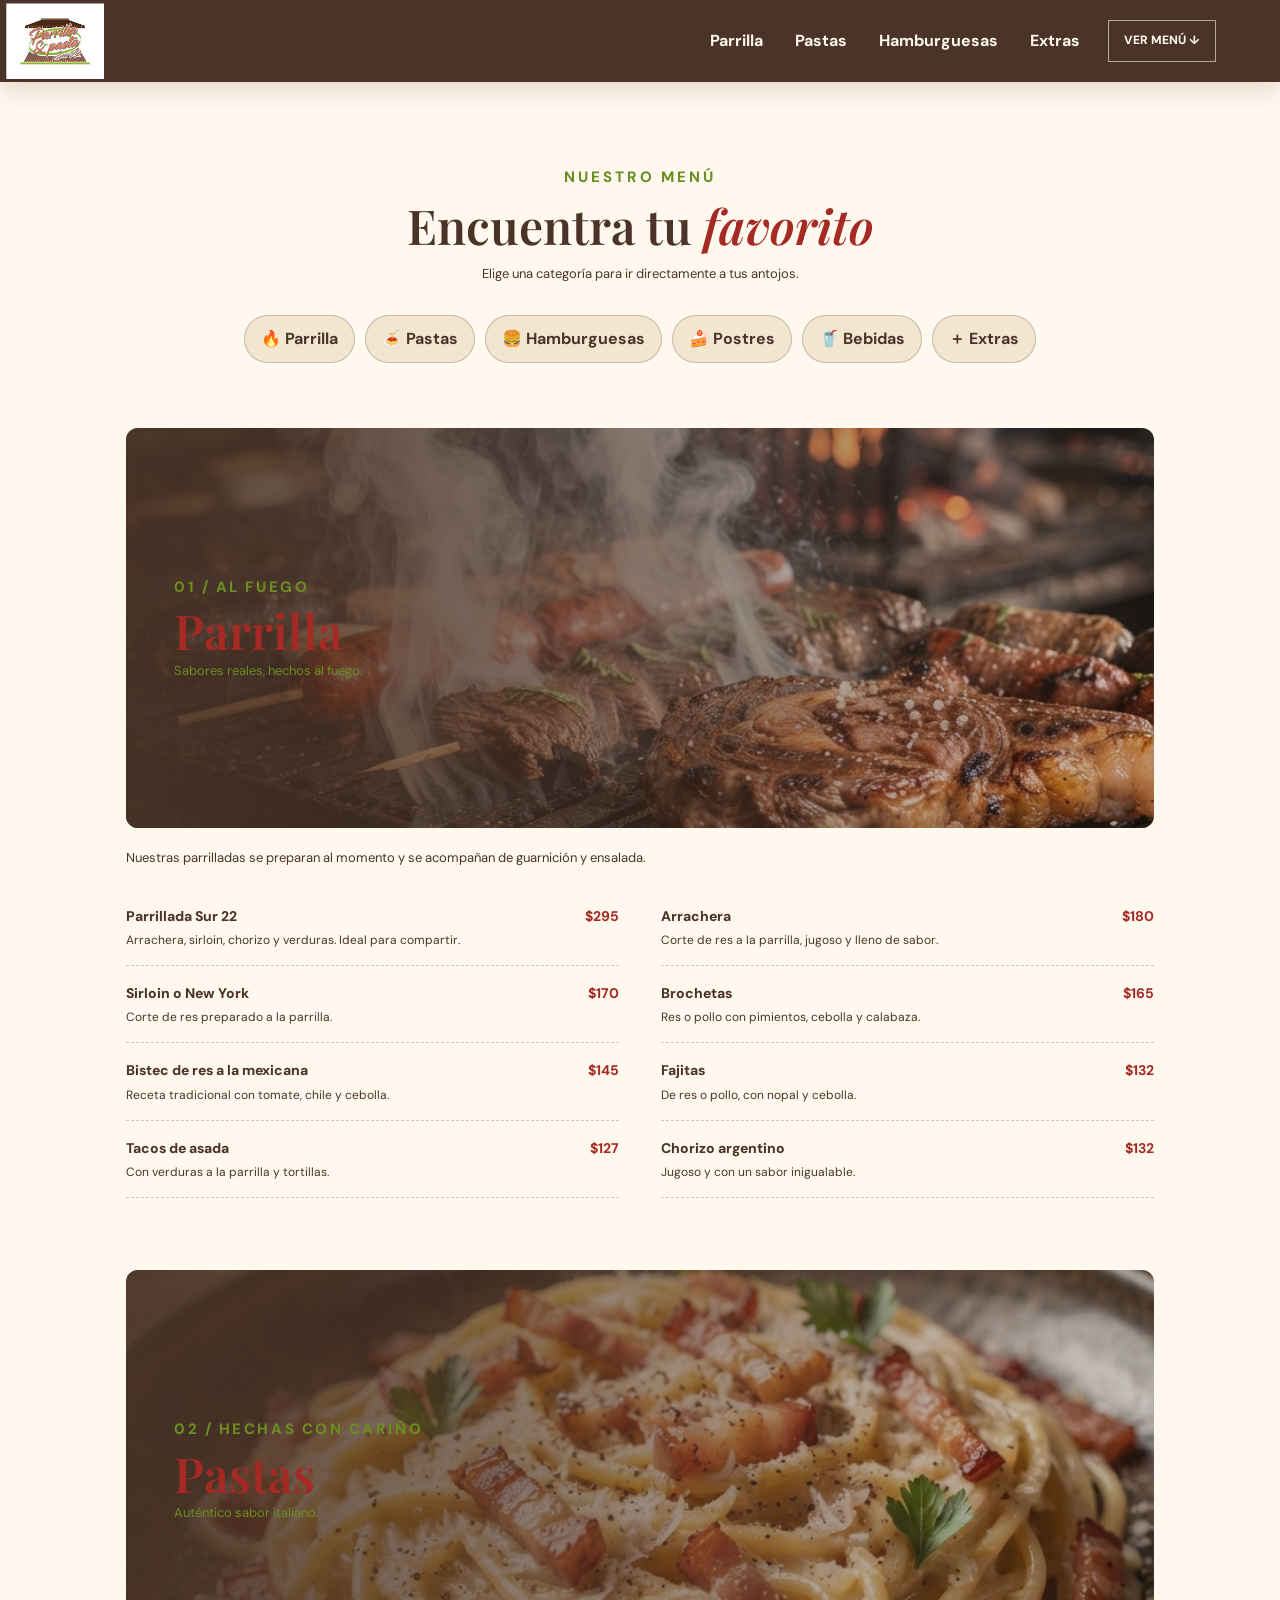
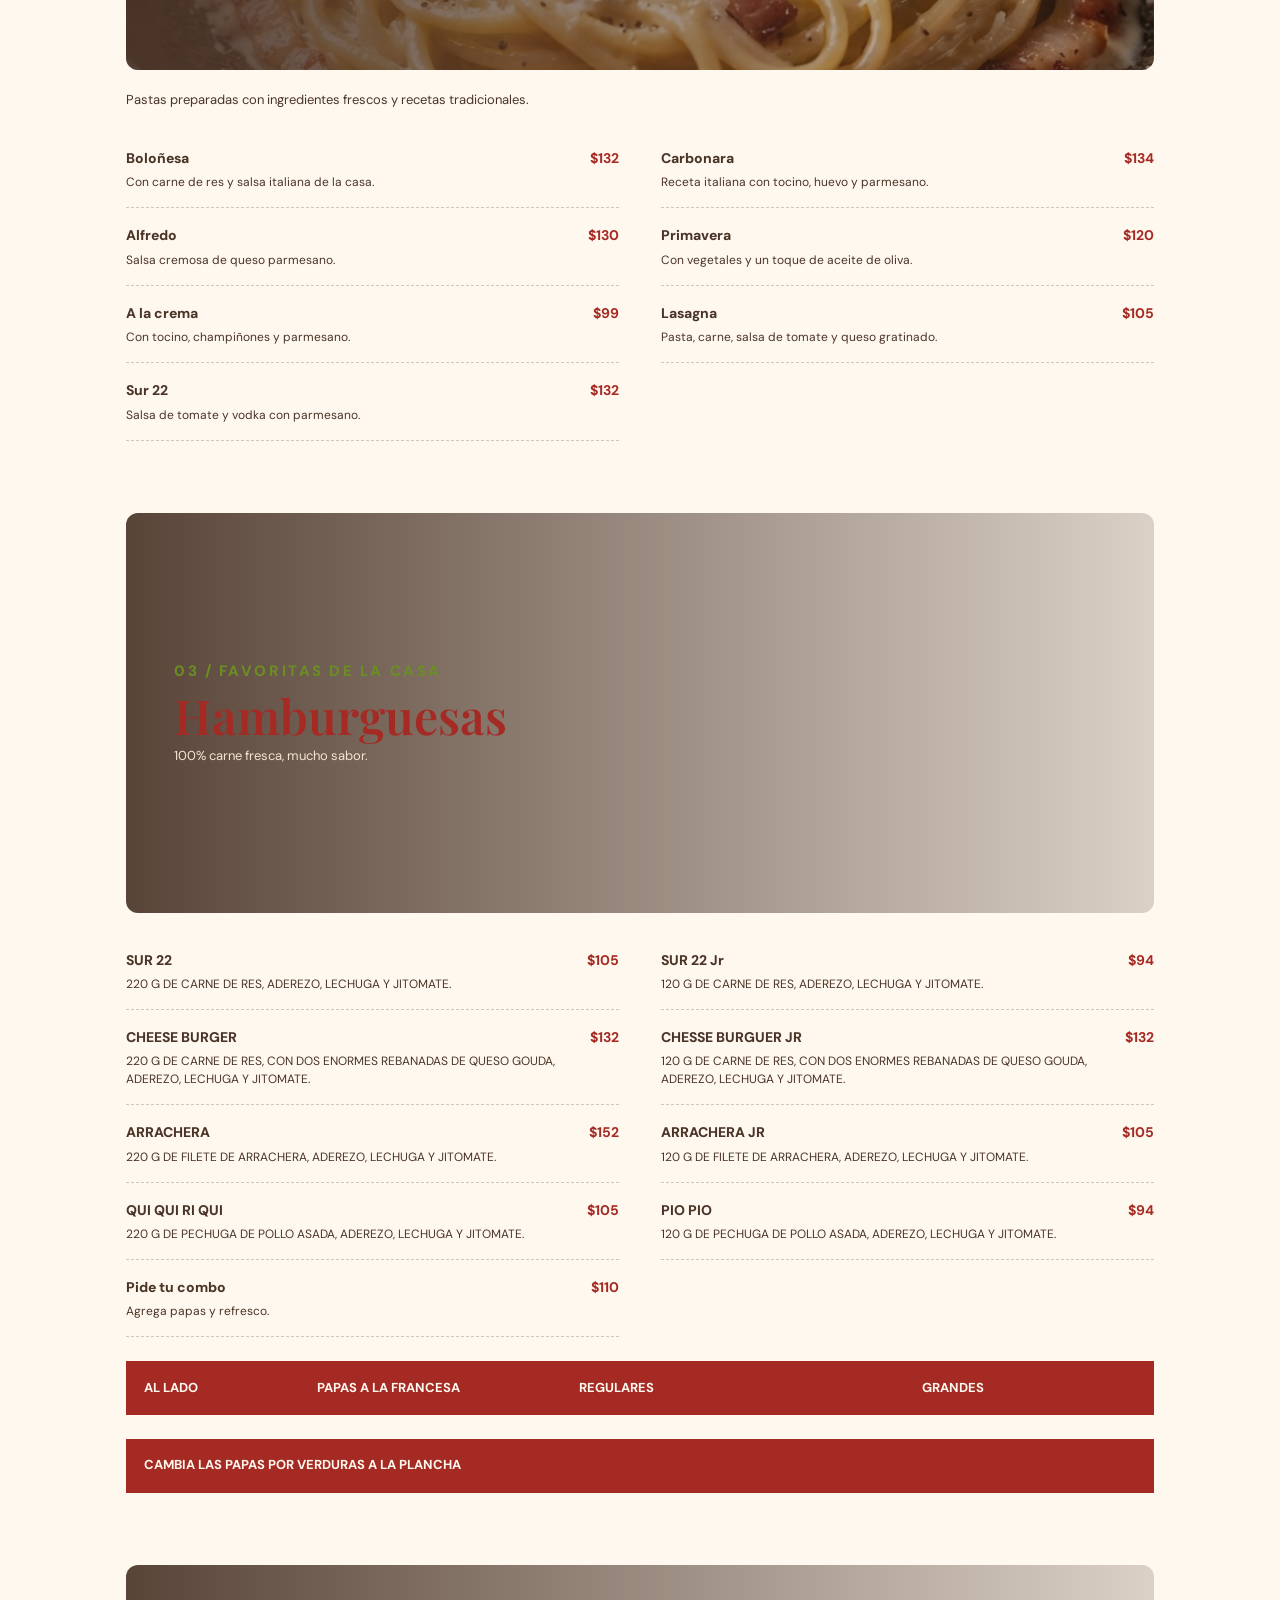
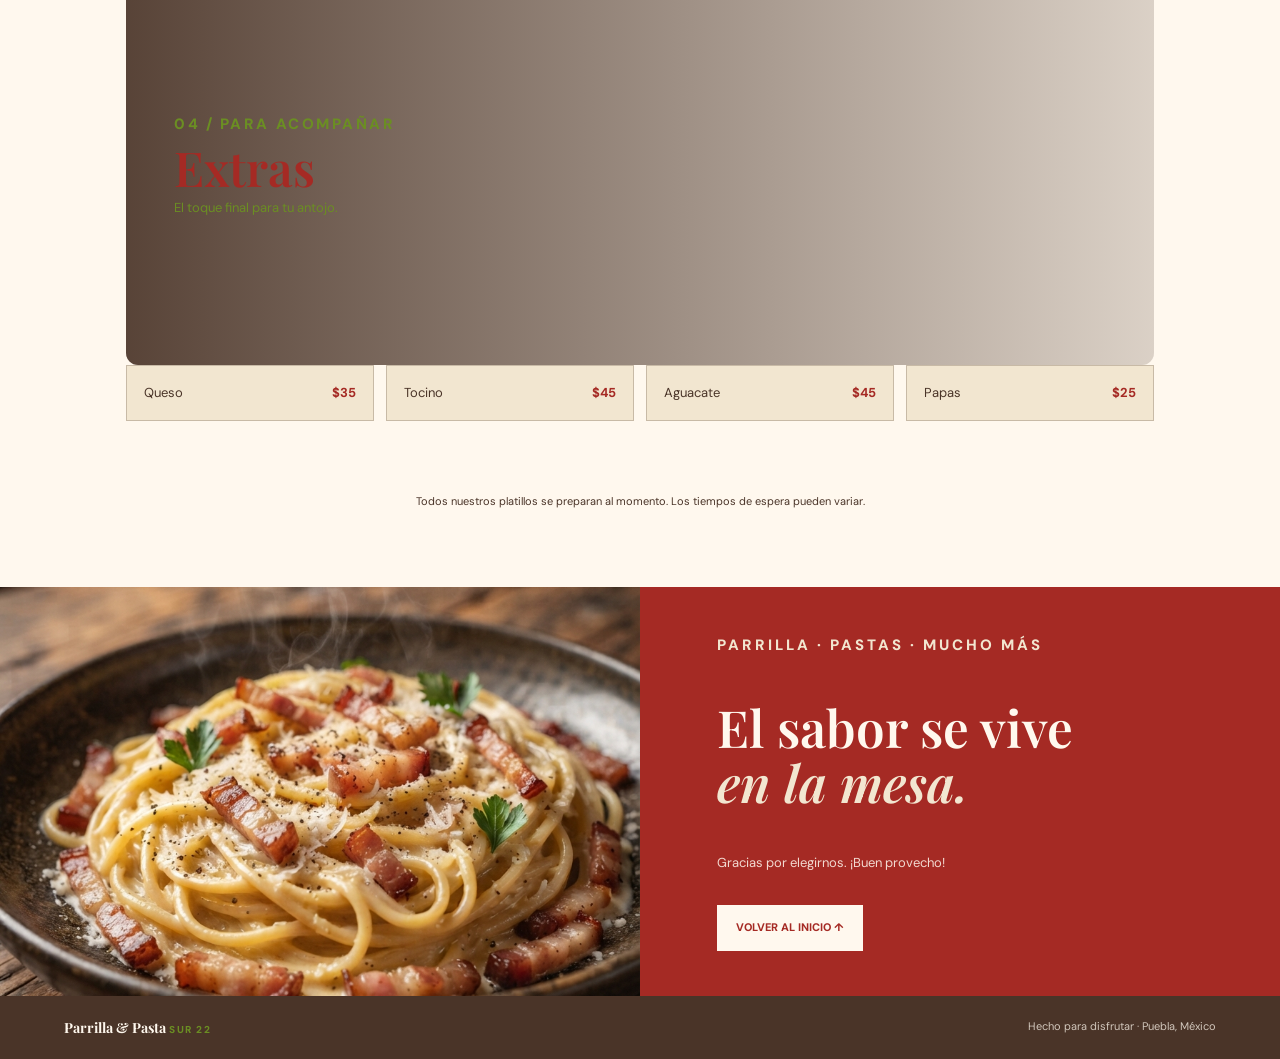
==== commit d32c03cb: "Update menu.html" ====
--- a/menu.html
+++ b/menu.html
@@ -4,502 +4,379 @@
 <head>
     <meta charset="UTF-8">
     <meta name="viewport" content="width=device-width, initial-scale=1.0">
-    <meta name="description"
-        content="Menú de Parrilla y Pasta Sur 22. Descubre nuestras especialidades de parrilla, pastas y favoritos.">
+    <meta name="theme-color" content="#A52A24">
+    <meta name="description" content="Menú digital de Parrilla y Pasta Sur 22. Parrilla, pastas y hamburguesas.">
     <title>Menú | Parrilla y Pasta Sur 22</title>
-    <link rel="stylesheet" href="css/style.css">
+
     <link rel="preconnect" href="https://fonts.googleapis.com">
     <link rel="preconnect" href="https://fonts.gstatic.com" crossorigin>
     <link
-        href="https://fonts.googleapis.com/css2?family=Montserrat:wght@400;500;600;700;800&family=Playfair+Display:wght@500;600;700&display=swap"
+        href="https://fonts.googleapis.com/css2?family=DM+Sans:wght@400;500;600;700;800&family=Playfair+Display:wght@600;700&display=swap"
         rel="stylesheet">
+    <link rel="stylesheet" href="css/style.css">
 </head>
 
 <body>
-    <!-- =========================================
-         HEADER
-    ========================================== -->
-        <header class="site-header">
-        <div class="header-container">
-            <a href="index.html" class="logo-link">
-                <img src="images/logo.png" alt="Parrilla y Pasta Sur 22" class="logo">
-            </a>
-            <nav class="main-nav" id="mainNav">
-                <a href="index.html" class="active">
-                    Inicio
+    <header class="topbar">
+        <a class="brand" href="#inicio" aria-label="Parrilla y Pasta Sur 22 - Inicio">
+            <img src="images/logo.png" alt="Logo Parrilla y Pasta Sur 22" class="brand-logo">
+        </a>
+
+        <button class="menu-toggle" aria-expanded="false" aria-label="Abrir navegación" type="button">
+            ☰
+        </button>
+
+        <nav class="nav">
+            <a href="#parrilla">Parrilla</a>
+            <a href="#pastas">Pastas</a>
+            <a href="#hamburguesas">Hamburguesas</a>
+            <a href="#extras">Extras</a>
+        </nav>
+
+        <a class="top-cta" href="#menu">Ver menú ↓</a>
+    </header>
+
+    <main id="inicio">
+        <!-- <section class="hero">
+            <div class="hero-copy">
+                <span class="eyebrow">● SABOR QUE REÚNE</span>
+
+                <h1>
+                    Un buen momento<br>
+                    <em>se sirve a la mesa.</em>
+                </h1>
+
+                <p>
+                    De la parrilla al plato: sabores generosos, pastas
+                    reconfortantes y hamburguesas para disfrutar.
+                </p>
+
+                <a class="button" href="#menu">
+                    Explorar el menú <b>↓</b>
                 </a>
-                <a href="menu.html">
-                    Menú
-                </a>
-                <a href="index.html#nosotros">
-                    Nosotros
-                </a>
-                <a href="index.htnl#eventos">
-                    Eventos
-                </a>
-                <a href="index.html#contacto">
-                    Contacto
-                </a>
-                <a href="index.html#eventos" class="header-button">
-                    Organiza tu evento
-                </a>
-            </nav>
-
-            <button class="menu-toggle" id="menuToggle" aria-label="Abrir menú">
-                <span></span>
-                <span></span>
-                <span></span>
-            </button>
-        </div>
-    </header>
-    <main>
-        <!-- =========================================
-             MENU HERO
-        ========================================== -->
-        <section class="menu-hero">
-            <div class="menu-hero-overlay"></div>
-            <div class="container menu-hero-content">
-                <span class="section-kicker">
-                    PARRILLA Y PASTA SUR 22
-                </span>
-                <h1>
-                    Nuestro menú
-                </h1>
-                <p>
-                    Elige tu próximo antojo.
+
+                <div class="note">Preparado al momento · Sabor de casa</div>
+            </div>
+
+            <div class="hero-photo" role="img" aria-label="Carne preparada a la parrilla"></div>
+            <div class="stamp">HECHO<br><b>CON</b><br>SABOR</div>
+        </section> -->
+
+        <section class="menu-wrap" id="menu">
+            <div class="intro">
+                <span class="eyebrow">NUESTRO MENÚ</span>
+                <h2>Encuentra tu <em>favorito</em></h2>
+                <p>Elige una categoría para ir directamente a tus antojos.</p>
+            </div>
+
+            <div class="pills">
+                <a href="#parrilla">🔥 Parrilla</a>
+                <a href="#pastas">🍝 Pastas</a>
+                <a href="#hamburguesas">🍔 Hamburguesas</a>
+                <a href="#postres">🍰 Postres</a>
+                <a href="#bebidas">🥤 Bebidas</a>
+                <a href="#extras">＋ Extras</a>
+            </div>
+
+            <!-- PARRILLA -->
+            <section class="menu-section" id="parrilla">
+                <div class="section-head">
+                    <div>
+                        <span class="number">01 / AL FUEGO</span>
+                        <h2>Parrilla</h2>
+                        <p>Sabores reales, hechos al fuego.</p>
+                    </div>
+                    <div class="food-photo grill" role="img" aria-label="Carne a la parrilla"></div>
+                </div>
+
+                <p class="desc">
+                    Nuestras parrilladas se preparan al momento y se acompañan
+                    de guarnición y ensalada.
                 </p>
-            </div>
+
+                <div class="dishes">
+                    <article>
+                        <div>
+                            <h3>Parrillada Sur 22</h3>
+                            <p>Arrachera, sirloin, chorizo y verduras. Ideal para compartir.</p>
+                        </div>
+                        <b>$295</b>
+                    </article>
+
+                    <article>
+                        <div>
+                            <h3>Arrachera</h3>
+                            <p>Corte de res a la parrilla, jugoso y lleno de sabor.</p>
+                        </div>
+                        <b>$180</b>
+                    </article>
+
+                    <article>
+                        <div>
+                            <h3>Sirloin o New York</h3>
+                            <p>Corte de res preparado a la parrilla.</p>
+                        </div>
+                        <b>$170</b>
+                    </article>
+
+                    <article>
+                        <div>
+                            <h3>Brochetas</h3>
+                            <p>Res o pollo con pimientos, cebolla y calabaza.</p>
+                        </div>
+                        <b>$165</b>
+                    </article>
+
+                    <article>
+                        <div>
+                            <h3>Bistec de res a la mexicana</h3>
+                            <p>Receta tradicional con tomate, chile y cebolla.</p>
+                        </div>
+                        <b>$145</b>
+                    </article>
+
+                    <article>
+                        <div>
+                            <h3>Fajitas</h3>
+                            <p>De res o pollo, con nopal y cebolla.</p>
+                        </div>
+                        <b>$132</b>
+                    </article>
+
+                    <article>
+                        <div>
+                            <h3>Tacos de asada</h3>
+                            <p>Con verduras a la parrilla y tortillas.</p>
+                        </div>
+                        <b>$127</b>
+                    </article>
+
+                    <article>
+                        <div>
+                            <h3>Chorizo argentino</h3>
+                            <p>Jugoso y con un sabor inigualable.</p>
+                        </div>
+                        <b>$132</b>
+                    </article>
+                </div>
+            </section>
+
+            <!-- PASTAS -->
+            <section class="menu-section" id="pastas">
+                <div class="section-head">
+                    <div>
+                        <span class="number">02 / HECHAS CON CARIÑO</span>
+                        <h2>Pastas</h2>
+                        <p>Auténtico sabor italiano.</p>
+                    </div>
+                    <div class="food-photo pasta" role="img" aria-label="Pasta cremosa"></div>
+                </div>
+
+                <p class="desc">
+                    Pastas preparadas con ingredientes frescos y recetas tradicionales.
+                </p>
+
+                <div class="dishes">
+                    <article>
+                        <div>
+                            <h3>Boloñesa</h3>
+                            <p>Con carne de res y salsa italiana de la casa.</p>
+                        </div>
+                        <b>$132</b>
+                    </article>
+
+                    <article>
+                        <div>
+                            <h3>Carbonara</h3>
+                            <p>Receta italiana con tocino, huevo y parmesano.</p>
+                        </div>
+                        <b>$134</b>
+                    </article>
+
+                    <article>
+                        <div>
+                            <h3>Alfredo</h3>
+                            <p>Salsa cremosa de queso parmesano.</p>
+                        </div>
+                        <b>$130</b>
+                    </article>
+
+                    <article>
+                        <div>
+                            <h3>Primavera</h3>
+                            <p>Con vegetales y un toque de aceite de oliva.</p>
+                        </div>
+                        <b>$120</b>
+                    </article>
+
+                    <article>
+                        <div>
+                            <h3>A la crema</h3>
+                            <p>Con tocino, champiñones y parmesano.</p>
+                        </div>
+                        <b>$99</b>
+                    </article>
+
+                    <article>
+                        <div>
+                            <h3>Lasagna</h3>
+                            <p>Pasta, carne, salsa de tomate y queso gratinado.</p>
+                        </div>
+                        <b>$105</b>
+                    </article>
+
+                    <article>
+                        <div>
+                            <h3>Sur 22</h3>
+                            <p>Salsa de tomate y vodka con parmesano.</p>
+                        </div>
+                        <b>$132</b>
+                    </article>
+                </div>
+            </section>
+
+            <!-- HAMBURGUESAS -->
+            <section class="menu-section burgers" id="hamburguesas">
+                <div class="section-head">
+                    <div>
+                        <span class="number">03 / FAVORITAS DE LA CASA</span>
+                        <h2>Hamburguesas</h2>
+                        <p>100% carne fresca, mucho sabor.</p>
+                    </div>
+                    <div class="food-photo burger" role="img" aria-label="Hamburguesa"></div>
+                </div>
+
+                <div class="dishes">
+                    <article>
+                        <div>
+                            <h3>SUR 22</h3>
+                            <p>220 G DE CARNE DE RES, ADEREZO, LECHUGA Y JITOMATE.</p>
+                        </div>
+                        <b>$105</b>
+                    </article>
+
+                    <article>
+                        <div>
+                            <h3>SUR 22 Jr</h3>
+                            <p>120 G DE CARNE DE RES, ADEREZO, LECHUGA Y JITOMATE.</p>
+                        </div>
+                        <b>$94</b>
+                    </article>
+
+                    <article>
+                        <div>
+                            <h3>CHEESE BURGER</h3>
+                            <p>220 G DE CARNE DE RES, CON DOS ENORMES REBANADAS DE QUESO GOUDA, ADEREZO, LECHUGA Y
+                                JITOMATE.</p>
+                        </div>
+                        <b>$132</b>
+                    </article>
+
+                    <article>
+                        <div>
+                            <h3>CHESSE BURGUER JR</h3>
+                            <p>120 G DE CARNE DE RES, CON DOS ENORMES REBANADAS DE QUESO GOUDA, ADEREZO, LECHUGA Y
+                                JITOMATE.</p>
+                        </div>
+                        <b>$132</b>
+                    </article>
+
+                    <article>
+                        <div>
+                            <h3>ARRACHERA</h3>
+                            <p>220 G DE FILETE DE ARRACHERA, ADEREZO, LECHUGA Y JITOMATE.</p>
+                        </div>
+                        <b>$152</b>
+                    </article>
+
+                    <article>
+                        <div>
+                            <h3>ARRACHERA JR</h3>
+                            <p>120 G DE FILETE DE ARRACHERA, ADEREZO, LECHUGA Y JITOMATE.</p>
+                        </div>
+                        <b>$105</b>
+                    </article>
+
+                    <article>
+                        <div>
+                            <h3>QUI QUI RI QUI</h3>
+                            <p>220 G DE PECHUGA DE POLLO ASADA, ADEREZO, LECHUGA Y JITOMATE.</p>
+                        </div>
+                        <b>$105</b>
+                    </article>
+
+                    <article>
+                        <div>
+                            <h3>PIO PIO</h3>
+                            <p>120 G DE PECHUGA DE POLLO ASADA, ADEREZO, LECHUGA Y JITOMATE.</p>
+                        </div>
+                        <b>$94</b>
+                    </article>
+
+                    <article>
+                        <div>
+                            <h3>Pide tu combo</h3>
+                            <p>Agrega papas y refresco.</p>
+                        </div>
+                        <b>$110</b>
+                    </article>
+                </div>
+
+                <div class="combo">
+                    <strong>AL LADO</strong>
+                    <strong>PAPAS A LA FRANCESA</strong>
+                    <strong>REGULARES</strong>
+                    <b>$57</b>
+                    <strong>GRANDES</strong>
+                    <b>$110</b>
+                </div>
+                <div class="combo">
+                    <strong>CAMBIA LAS PAPAS POR VERDURAS A LA PLANCHA</strong>
+                    <b>$68</b>
+                </div>
+            </section>
+
+            <!-- EXTRAS -->
+            <section class="menu-section" id="extras">
+                <div class="section-head">
+                    <div>
+                        <span class="number">04 / PARA ACOMPAÑAR</span>
+                        <h2>Extras</h2>
+                        <p>El toque final para tu antojo.</p>
+                    </div>
+                </div>
+
+                <div class="extras">
+                    <article><span>Queso</span><b>$35</b></article>
+                    <article><span>Tocino</span><b>$45</b></article>
+                    <article><span>Aguacate</span><b>$45</b></article>
+                    <article><span>Papas</span><b>$25</b></article>
+                </div>
+            </section>
+
+            <p class="fineprint">
+                Todos nuestros platillos se preparan al momento.
+                Los tiempos de espera pueden variar.
+            </p>
         </section>
-        <!-- =========================================
-             CATEGORÍAS
-        ========================================== -->
-        <section class="menu-section section">
-            <div class="container">
-                <nav class="menu-categories">
-                    <a href="#parrilla">
-                        Parrilla
-                    </a>
-                    <a href="#pastas">
-                        Pastas
-                    </a>
-                    <a href="#hamburguesas">
-                        Hamburguesas
-                    </a>
-                    <a href="#ensaladas">
-                        Ensaladas
-                    </a>
-                    <a href="#bebidas">
-                        Bebidas
-                    </a>
-                    <a href="#postres">
-                        Postres
-                    </a>
-                </nav>
-                <!-- =================================
-                     PARRILLA
-                ================================== -->
-                <div class="menu-category" id="parrilla">
-                    <div class="menu-category-heading">
-                        <span>
-                            01
-                        </span>
-                        <div>
-                            <p class="section-kicker">
-                                DEL FUEGO
-                            </p>
-                            <h2> Parrilla</h2>
-                        </div>
-                    </div>
-                    <div class="menu-items">
-                        <article class="menu-item">
-                            <div class="menu-item-info">
-                                <h3>
-                                    Parrillada Sur 22
-                                </h3>
-                                <p>
-                                    Una selección de nuestras
-                                    especialidades de la parrilla
-                                    para compartir.
-                                </p>
-                            </div>
-                            <span class="menu-price">
-                                $___
-                            </span>
-                        </article>
-                        <article class="menu-item">
-                            <div class="menu-item-info">
-                                <h3>
-                                    Arrachera
-                                </h3>
-                                <p>
-                                    Corte preparado a la parrilla
-                                    y acompañado de guarnición.
-                                </p>
-                            </div>
-                            <span class="menu-price">
-                                $___
-                            </span>
-                        </article>
-                        <article class="menu-item">
-                            <div class="menu-item-info">
-                                <h3>
-                                    Tacos de Asada
-                                </h3>
-                                <p>
-                                    Carne preparada a la parrilla
-                                    servida en tacos.
-                                </p>
-                            </div>
-                            <span class="menu-price">
-                                $___
-                            </span>
-                        </article>
-                    </div>
-                </div>
-                <!-- =================================
-                     PASTAS
-                ================================== -->
-                <div class="menu-category" id="pastas">
-                    <div class="menu-category-heading">
-                        <span>
-                            02
-                        </span>
-                        <div>
-                            <p class="section-kicker">
-                                SABORES ITALIANOS
-                            </p>
-
-                            <h2>
-                                Pastas
-                            </h2>
-                        </div>
-                    </div>
-                    <div class="menu-items">
-                        <article class="menu-item">
-                            <div class="menu-item-info">
-                                <h3>
-                                    Spaghetti Carbonara
-                                </h3>
-                                <p>
-                                    Pasta preparada con una
-                                    cremosa salsa estilo carbonara.
-                                </p>
-                            </div>
-                            <span class="menu-price">
-                                $___
-                            </span>
-                        </article>
-                        <article class="menu-item">
-                            <div class="menu-item-info">
-                                <h3>
-                                    Fettuccine Alfredo
-                                </h3>
-                                <p>
-                                    Fettuccine acompañado de
-                                    cremosa salsa Alfredo.
-                                </p>
-                            </div>
-                            <span class="menu-price">
-                                $___
-                            </span>
-                        </article>
-                        <article class="menu-item">
-                            <div class="menu-item-info">
-                                <h3>
-                                    Pasta Primavera
-                                </h3>
-                                <p>
-                                    Pasta acompañada de vegetales
-                                    y una combinación de sabores frescos.
-                                </p>
-                            </div>
-                            <span class="menu-price">
-                                $___
-                            </span>
-                        </article>
-                    </div>
-                </div>
-                <!-- =================================
-                     Hamburguesas
-                ================================== -->
-                <div class="menu-category" id="hamburguesas">
-                    <div class="menu-category-heading">
-                        <span>
-                            03
-                        </span>
-                        <div>
-                            <p class="section-kicker">
-                                Las favoritas
-                            </p>
-                            <h2>
-                                Hamburguesas
-                            </h2>
-                        </div>
-                    </div>
-                    <div class="menu-items">
-                        <article class="menu-item">
-                            <div class="menu-item-info">
-                                <h3>
-                                    Hamburguesa Sur 22
-                                </h3>
-                                <p>
-                                    Una de nuestras especialidades
-                                    para disfrutar a lo grande.
-                                </p>
-                            </div>
-                            <span class="menu-price">
-                                $___
-                            </span>
-                        </article>
-                        <article class="menu-item">
-                            <div class="menu-item-info">
-                                <h3>
-                                    Tacos
-                                </h3>
-                                <p>
-                                    Una selección de tacos preparados
-                                    al momento.
-                                </p>
-                            </div>
-                            <span class="menu-price">
-                                $___
-                            </span>
-                        </article>
-                    </div>
-                </div>
-                <!-- =================================
-                     ENSALADAS
-                ================================== -->
-                <div class="menu-category" id="ensaladas">
-                    <div class="menu-category-heading">
-                        <span>
-                            04
-                        </span>
-                        <div>
-                            <p class="section-kicker">
-                                ALGO FRESCO
-                            </p>
-                            <h2>
-                                Ensaladas
-                            </h2>
-                        </div>
-                    </div>
-                    <div class="menu-items">
-                        <article class="menu-item">
-                            <div class="menu-item-info">
-                                <h3>
-                                    Ensalada Sur 22
-                                </h3>
-                                <p>
-                                    Pregunta por nuestras opciones
-                                    disponibles.
-                                </p>
-                            </div>
-                            <span class="menu-price">
-                                $___
-                            </span>
-                        </article>
-                    </div>
-                </div>
-                <!-- =================================
-                     BEBIDAS
-                ================================== -->
-                <div class="menu-category" id="bebidas">
-                    <div class="menu-category-heading">
-                        <span>
-                            05
-                        </span>
-                        <div>
-                            <p class="section-kicker">
-                                PARA ACOMPAÑAR
-                            </p>
-                            <h2>
-                                Bebidas
-                            </h2>
-                        </div>
-                    </div>
-
-                    <div class="menu-items">
-                        <article class="menu-item">
-                            <div class="menu-item-info">
-                                <h3>
-                                    Bebidas
-                                </h3>
-
-                                <p>
-                                    Consulta nuestras bebidas
-                                    disponibles.
-                                </p>
-                            </div>
-                            <span class="menu-price">
-                                $___
-                            </span>
-                        </article>
-
-                    </div>
-
-                </div>
-                <!-- =================================
-                     POSTRES
-                ================================== -->
-                <div class="menu-category" id="postres">
-                    <div class="menu-category-heading">
-                        <span>
-                            05
-                        </span>
-                        <div>
-                            <p class="section-kicker">
-                                Algo dulcemente delicioso.
-                            </p>
-                            <h2>
-                                Postres
-                            </h2>
-                        </div>
-                    </div>
-                    <div class="menu-items">
-                        <article class="menu-item">
-                            <div class="menu-item-info">
-                                <h3>
-                                    Pastel de Platano
-                                </h3>
-                            </div>
-                            <span class="menu-price">
-                                $___
-                            </span>
-                        </article>
-                        <article class="menu-item">
-                            <div class="menu-item-info">
-                                <h3>
-                                    Pastel helado
-                                </h3>
-
-                            </div>
-                            <span class="menu-price">
-                                $___
-                            </span>
-                        </article>
-                        <article class="menu-item">
-                            <div class="menu-item-info">
-                                <h3>
-                                    Gelatina Frutos Rojos
-                                </h3>
-                            </div>
-                            <span class="menu-price">
-                                $___
-                            </span>
-                        </article>
-                    </div>
-                </div>
-            </div>
-
-        </section>
-        <!-- =========================================
-             CTA EVENTOS
-        ========================================== -->
-        <section class="menu-event-cta">
-            <div class="container">
-                <span class="section-kicker">
-                    ¿TIENES ALGO QUE CELEBRAR?
-                </span>
-                <h2>
-                    Organiza tu evento
-                    <span>con nosotros</span>
-                </h2>
-                <p>
-                    Haz de tu celebración un momento especial
-                    con el sabor de Parrilla y Pasta Sur 22.
-                </p>
-                <a href="index.html#eventos" class="btn btn-primary">
-                    Conoce nuestros eventos
-                </a>
+
+        <section class="closing">
+            <div class="closing-photo" role="img" aria-label="Pasta preparada al momento"></div>
+            <div class="closing-copy">
+                <span class="eyebrow">PARRILLA · PASTAS · MUCHO MÁS</span>
+                <h2>El sabor se vive<br><em>en la mesa.</em></h2>
+                <p>Gracias por elegirnos. ¡Buen provecho!</p>
+                <a class="button light" href="#inicio">Volver al inicio ↑</a>
             </div>
         </section>
     </main>
-    <!-- =========================================
-         FOOTER
-    ========================================== -->
-
-    <footer class="site-footer">
-
-        <div class="container footer-grid">
-
-            <div class="footer-brand">
-
-                <img src="images/logo.png" alt="Parrilla y Pasta Sur 22">
-
-                <p>
-                    Parrilla, pasta y buenos momentos.
-                </p>
-
-            </div>
-
-
-            <div class="footer-links">
-
-                <h4>
-                    Navegación
-                </h4>
-
-                <a href="index.html">
-                    Inicio
-                </a>
-
-                <a href="menu.html">
-                    Menú
-                </a>
-
-                <a href="index.html#eventos">
-                    Eventos
-                </a>
-
-                <a href="index.html#contacto">
-                    Contacto
-                </a>
-
-            </div>
-
-
-            <div class="footer-links">
-
-                <h4>
-                    Encuéntranos
-                </h4>
-
-                <span>
-                    Blvd. 22 Sur 5330
-                </span>
-
-                <span>
-                    Jardines de San Manuel
-                </span>
-
-                <span>
-                    Puebla, México
-                </span>
-
-            </div>
-
-        </div>
-
-
-        <div class="footer-bottom">
-
-            <div class="container">
-
-                <p>
-                    © 2026 Parrilla y Pasta Sur 22.
-                    Todos los derechos reservados.
-                </p>
-
-            </div>
-
-        </div>
-
+
+    <footer>
+        <span>Parrilla & Pasta <b>SUR 22</b></span>
+        <span>Hecho para disfrutar · Puebla, México</span>
     </footer>
 
-
     <script src="js/script.js"></script>
-
 </body>
 
-</html>+</html>
--- a/css/style.css
+++ b/css/style.css
@@ -1,84 +1,39 @@
-/* =========================================================
-   PARRILLA Y PASTA SUR 22
-   Main Stylesheet
-========================================================= */
-
-
-/* =========================================================
-   VARIABLES
-========================================================= */
-
 :root {
-
-    --brown: #452817;
-    --brown-dark: #2A180F;
-    --brown-light: #65432D;
-
-    --terracotta: #D4583C;
-    --terracotta-light: #DC8E78;
-    --terracotta-dark: #A83E2A;
-
-    --green: #85BC38;
-    --green-dark: #5F8E24;
-    --green-light: #A7D866;
-
-    --cream: #EEECE2;
-    --cream-dark: #DDD8CA;
-
-    --white: #FFFFFF;
-
-    --gray: #6A645E;
-    --gray-light: #B5AEA4;
-
-    --surface: #513421;
-    --surface-light: #62432F;
-
-    --shadow:
-        0 20px 50px rgba(0, 0, 0, 0.25);
-
-    --transition:
-        all 0.35s ease;
-
-    --radius:
-        4px;
-
-    --container:
-        1200px;
-}
-
-
-/* =========================================================
-   RESET
-========================================================= */
+    /* PALETA OFICIAL DEL RESTAURANTE */
+    --red: #A52A24;
+    --brown: #4A3428;
+    --beige: #F2E6D0;
+    --cream: #FFF8EE;
+    --green: #6B8E23;
+
+    /* TIPOGRAFÍAS */
+    --serif: "Playfair Display", Georgia, serif;
+    --sans: "DM Sans", Arial, sans-serif;
+
+    /* EFECTOS */
+    --shadow: 0 6px 24px rgba(74, 52, 40, 0.18);
+    --transition: all 0.25s ease;
+}
+
+/* =========================
+   RESET Y ESTILOS GENERALES
+========================= */
 
 * {
-    margin: 0;
-    padding: 0;
     box-sizing: border-box;
 }
 
 html {
     scroll-behavior: smooth;
+    scroll-padding-top: 100px;
 }
 
 body {
-
-    font-family:
-        'Montserrat',
-        Arial,
-        sans-serif;
-
-    background:
-        var(--brown-dark);
-
-    color:
-        var(--cream);
-
-    line-height:
-        1.6;
-
-    overflow-x:
-        hidden;
+    margin: 0;
+    background: var(--cream);
+    color: var(--brown);
+    font-family: var(--sans);
+    line-height: 1.6;
 }
 
 img {
@@ -91,2062 +46,874 @@
     text-decoration: none;
 }
 
-button,
-a {
-    -webkit-tap-highlight-color: transparent;
-}
-
 button {
-    font-family: inherit;
-}
-
-
-/* =========================================================
-   CONTAINER
-========================================================= */
-
-.container {
-
-    width:
-        min(92%, var(--container));
-
-    margin:
-        0 auto;
-}
-
-
-/* =========================================================
-   TYPOGRAPHY
-========================================================= */
-
-h1,
-h2,
-h3 {
-
-    font-family:
-        'Playfair Display',
-        Georgia,
-        serif;
-
-    line-height:
-        1.1;
-
-    font-weight:
-        600;
-}
-
-h1 {
-    font-size:
-        clamp(3rem, 7vw, 6.5rem);
-}
-
+    font: inherit;
+}
+
+::selection {
+    background: var(--red);
+    color: var(--cream);
+}
+
+/* =========================
+   ENCABEZADO Y LOGO
+========================= */
+
+.topbar {
+    position: sticky;
+    top: 0;
+    z-index: 100;
+
+    display: flex;
+    align-items: center;
+    gap: 28px;
+
+    min-height: 82px;
+    padding: 10px clamp(18px, 5vw, 76px);
+    padding-left: 6px;
+
+    background: var(--brown);
+    color: var(--red);
+    box-shadow: var(--shadow);
+}
+
+/* Logo oficial en la esquina superior izquierda */
+
+.brand {
+    display: flex;
+    align-items: center;
+    flex-shrink: 0;
+    width: 175px;
+    height: 58px;
+    margin: 0;
+    padding: 0;
+    overflow: visible;
+}
+
+.brand-logo {
+    display: block;
+    width: 220px;
+    height: 76px;
+    max-width: none;
+    object-fit: contain;
+    object-position: left center;
+    margin: 0;
+    padding: 0;
+}
+
+/* Navegación principal */
+
+.nav {
+    display: flex;
+    align-items: center;
+    gap: clamp(14px, 2.5vw, 32px);
+    margin-left: auto;
+}
+
+.nav a {
+    color: var(--cream);
+    font-size: 16px;
+    font-weight: 700;
+    transition: var(--transition);
+}
+
+.nav a:hover {
+    color: var(--beige);
+}
+
+/* Botón para ir al menú */
+
+.top-cta {
+    padding: 10px 15px;
+    border: 1px solid rgba(255, 248, 238, 0.6);
+
+    color: var(--cream);
+    font-size: 12px;
+    font-weight: 800;
+    text-transform: uppercase;
+
+    transition: var(--transition);
+}
+
+.top-cta:hover {
+    background: var(--cream);
+    color: var(--red);
+}
+
+/* Botón de navegación móvil */
+
+.menu-toggle {
+    display: none;
+    border: 0;
+    background: transparent;
+    color: var(--cream);
+    font-size: 25px;
+    cursor: pointer;
+}
+
+/* =========================
+   PORTADA PRINCIPAL
+========================= */
+
+.hero {
+    position: relative;
+
+    display: grid;
+    grid-template-columns: 1.03fr 0.97fr;
+
+    min-height: 540px;
+    overflow: hidden;
+
+    background: var(--brown);
+    color: var(--cream);
+}
+
+.hero-copy {
+    position: relative;
+    z-index: 1;
+
+    align-self: center;
+    padding: 70px 5vw 70px max(6vw, calc((100vw - 1200px) / 2));
+}
+
+.eyebrow {
+    color: var(--green);
+    font-size: 15px;
+    font-weight: 800;
+    letter-spacing: 0.2em;
+}
+
+.hero h1,
 h2 {
-    font-size:
-        clamp(2.3rem, 5vw, 4.2rem);
-}
-
-h3 {
-    font-size:
-        1.6rem;
-}
-
-p {
-    color:
-        var(--cream-dark);
-}
-
-
-/* =========================================================
-   SECTION
-========================================================= */
-
-.section {
-    padding:
-        110px 0;
-}
-
-.section-heading {
-    max-width:
-        720px;
-
-    margin:
-        0 auto 60px;
-
-    text-align:
-        center;
-}
-
-.section-kicker {
-
-    display:
-        inline-block;
-
-    margin-bottom:
-        15px;
-
-    font-size:
-        0.72rem;
-
-    font-weight:
-        800;
-
-    letter-spacing:
-        0.25em;
-
-    color:
-        var(--green);
-
-    text-transform:
-        uppercase;
-}
-
-.section-heading h2 {
-    margin-bottom:
-        20px;
-}
-
-.section-heading p {
-    max-width:
-        600px;
-
-    margin:
-        0 auto;
-
-    font-size:
-        1rem;
-}
-
-
-/* =========================================================
-   BUTTONS
-========================================================= */
-
-.btn {
-
-    display:
-        inline-flex;
-
-    align-items:
-        center;
-
-    justify-content:
-        center;
-
-    min-height:
-        54px;
-
-    padding:
-        0 28px;
-
-    border:
-        1px solid transparent;
-
-    font-size:
-        0.75rem;
-
-    font-weight:
-        800;
-
-    letter-spacing:
-        0.12em;
-
-    text-transform:
-        uppercase;
-
-    cursor:
-        pointer;
-
-    transition:
-        var(--transition);
-}
-
-.btn-primary {
+    font-family: var(--serif);
+    font-weight: 600;
+    line-height: 1.08;
+}
+
+.hero h1 {
+    margin: 18px 0;
+    font-size: clamp(38px, 5vw, 66px);
+}
+
+.hero h1 em,
+h2 em {
+    color: var(--red);
+    font-style: italic;
+}
+
+.hero-copy p {
+    max-width: 440px;
+    color: rgba(255, 248, 238, 0.85);
+    font-size: 15px;
+}
+
+/* Botones principales */
+
+.button {
+    display: inline-flex;
+    align-items: center;
+    justify-content: center;
+    gap: 22px;
+
+    margin-top: 18px;
+    padding: 14px 19px;
+
+    background: var(--red);
+    color: var(--cream);
+
+    font-size: 11px;
+    font-weight: 800;
+    text-transform: uppercase;
+
+    transition: var(--transition);
+}
+
+.button:hover {
+    transform: translateY(-2px);
+    background: var(--green);
+    color: var(--brown);
+}
+
+.button b {
+    font-size: 16px;
+}
+
+.note {
+    margin-top: 25px;
+    color: rgba(255, 248, 238, 0.7);
+    font-size: 11px;
+}
+
+/* Fotografía de portada */
+
+.hero-photo {
+    min-height: 540px;
 
     background:
-        var(--terracotta);
-
-    color:
-        var(--white);
-}
-
-.btn-primary:hover {
-
-    background:
-        var(--terracotta-dark);
-
-    transform:
-        translateY(-3px);
-
-    box-shadow:
-        0 10px 25px rgba(212, 88, 60, 0.3);
-}
-
-.btn-outline {
-
-    border-color:
-        rgba(255, 255, 255, 0.7);
-
-    color:
-        var(--white);
-}
-
-.btn-outline:hover {
-
-    background:
-        var(--white);
-
-    color:
-        var(--brown-dark);
-}
-
-.text-link {
-
-    display:
-        inline-flex;
-
-    margin-top:
-        25px;
-
-    color:
-        var(--terracotta);
-
-    font-size:
-        0.8rem;
-
-    font-weight:
-        800;
-
-    letter-spacing:
-        0.1em;
-
-    text-transform:
-        uppercase;
-
-    transition:
-        var(--transition);
-}
-
-.text-link:hover {
-    color:
-        var(--green);
-}
-
-
-/* =========================================================
-   HEADER
-========================================================= */
-
-.site-header {
-
-    position:
-        fixed;
-
-    top:
-        0;
-
-    left:
-        0;
-
-    width:
-        100%;
-
-    z-index:
-        1000;
-
-    background:
-        rgba(42, 24, 15, 0.92);
-
-    border-bottom:
-        1px solid rgba(255, 255, 255, 0.08);
-
-    backdrop-filter:
-        blur(14px);
-
-    transition:
-        var(--transition);
-}
-
-.site-header.scrolled {
-
-    background:
-        rgba(42, 24, 15, 0.98);
-
-    box-shadow:
-        0 10px 30px rgba(0, 0, 0, 0.25);
-}
-
-.header-container {
-    min-height: 90px;
+        linear-gradient(90deg,
+            var(--brown),
+            transparent 35%),
+        url("../images/parrilla.jpg") center / cover no-repeat;
+}
+
+/* Sello decorativo */
+
+.stamp {
+    position: absolute;
+    right: 41%;
+    bottom: 28px;
+
+    display: grid;
+    place-content: center;
+
+    width: 88px;
+    height: 88px;
+
+    border: 1px solid rgba(242, 230, 208, 0.7);
+    border-radius: 50%;
+
+    color: var(--cream);
+    font-size: 11px;
+    line-height: 1.2;
+    text-align: center;
+
+    transform: rotate(-12deg);
+}
+
+.stamp b {
+    color: var(--green);
+}
+
+/* =========================
+   INTRODUCCIÓN DEL MENÚ
+========================= */
+
+.menu-wrap {
+    max-width: 1080px;
+    margin: 0 auto;
+    padding: 82px 26px 65px;
+}
+
+.intro {
+    text-align: center;
+}
+
+.intro h2 {
+    margin: 10px 0;
+    font-size: clamp(34px, 4vw, 48px);
+}
+
+.intro p {
+    color: var(--brown);
+    font-size: 13px;
+}
+
+/* Accesos rápidos por categoría */
+
+.pills {
+    display: flex;
+    justify-content: center;
+    flex-wrap: wrap;
+    gap: 10px;
+
+    margin: 30px 0 65px;
+}
+
+.pills a {
+    padding: 10px 16px;
+
+    border: 1px solid rgba(74, 52, 40, 0.25);
+    border-radius: 30px;
+
+    background: var(--beige);
+    color: var(--brown);
+
+    font-size: 16px;
+    font-weight: 700;
+
+    transition: var(--transition);
+}
+
+.pills a:hover {
+    border-color: var(--red);
+    background: var(--red);
+    color: var(--cream);
+}
+
+/* =========================
+   SECCIONES DE PLATILLOS
+========================= */
+
+.menu-section {
+    margin-bottom: 72px;
+    scroll-margin-top: 100px;
+}
+
+.section-head {
+    position: relative;
+    display: flex;
+    align-items: center;
+    min-height: 400px;
+    padding: 48px;
+    overflow: hidden;
+    border-radius: 12px;
+    isolation: isolate;
+}
+
+.section-head .food-photo {
+    position: absolute;
+    inset: 0;
+    z-index: -2;
+    width: 100%;
+    height: 100%;
+    border-radius: 0;
+    background-position: center;
+    background-size: cover;
+    background-repeat: no-repeat;
+}
+
+/* Degradado café para mejorar la lectura */
+
+.section-head::before {
+    content: "";
+    position: absolute;
+    inset: 0;
+    z-index: -1;
+
+    background: linear-gradient(90deg,
+            rgba(74, 52, 40, 0.92),
+            rgba(74, 52, 40, 0.2));
+}
+
+/* Texto encima de la imagen */
+
+.section-head>div:first-child {
+    position: relative;
+    max-width: 420px;
+}
+
+.section-head .number {
+    color: var(--green);
+}
+
+.section-head h2 {
+    color: var(--red);
+}
+
+.section-head p {
+    color: var(--green);
+}
+
+.number {
+    color: var(--green);
+    font-size: 15px;
+    font-weight: 800;
+    letter-spacing: 0.17em;
+}
+
+.section-head h2 {
+    margin: 6px 0 4px;
+    font-size: clamp(35px, 4vw, 48px);
+}
+
+.section-head p {
+    margin: 0;
+    font-size: 13px;
+}
+
+/* Fotografías de las categorías */
+
+.food-photo {
+    flex-shrink: 0;
+    width: 100%;
+    height: 350px;
+
+    border-radius: 8px;
+
+    background-position: center;
+    background-size: cover;
+    background-repeat: no-repeat;
+}
+
+.grill {
+    background-image: url("../images/parrilla.jpg");
+}
+
+.pasta {
+    background-image: url("../images/pasta.jpg");
+}
+
+.burger {
+    background-image: url("../images/hamburguesa.jpg");
+}
+
+.desc {
+    margin: 20px 0;
+    color: var(--brown);
+    font-size: 13px;
+}
+
+/* Lista de platillos y precios */
+
+.dishes {
+    display: grid;
+    grid-template-columns: 1fr 1fr;
+    gap: 0 42px;
+}
+
+.dishes article {
+    display: flex;
+    align-items: flex-start;
+    justify-content: space-between;
+    gap: 15px;
+
+    padding: 16px 0;
+    border-bottom: 1px dashed rgba(74, 52, 40, 0.25);
+}
+
+.dishes h3 {
+    margin: 0 0 4px;
+    color: var(--brown);
+    font-size: 14px;
+    font-weight: 800;
+}
+
+.dishes p {
+    margin: 0;
+    color: var(--brown);
+    font-size: 12px;
+    line-height: 1.5;
+}
+
+.dishes article>b {
+    flex-shrink: 0;
+    color: var(--red);
+    font-size: 14px;
+    white-space: nowrap;
+}
+
+/* =========================
+   COMPLEMENTOS DE PASTAS
+========================= */
+
+.addon {
     display: flex;
     align-items: center;
     justify-content: space-between;
-    gap: 25px;
-    padding: 0 25px 0 10px;
-}
-
-
-/* =========================================================
-   LOGO
-========================================================= */
-
-.logo-link {
-
-    display:
-        flex;
-
-    align-items:
-        center;
-
-    flex-shrink:
-        0;
-}
-
-.logo {
-
-    width:
-        145px;
-
-    height:
-        auto;
-
-    object-fit:
-        contain;
-
-    filter:
-        drop-shadow(0 4px 10px rgba(0, 0, 0, 0.25));
-}
-
-
-/* =========================================================
-   NAVIGATION
-========================================================= */
-
-.main-nav {
-
-    display:
-        flex;
-
-    align-items:
-        center;
-
-    gap:
-        30px;
-
-    margin-left:
-        auto;
-}
-
-.main-nav a {
-
-    position:
-        relative;
-
-    padding:
-        10px 0;
-
-    color:
-        var(--cream);
-
-    font-size:
-        0.72rem;
-
-    font-weight:
-        700;
-
-    letter-spacing:
-        0.12em;
-
-    text-transform:
-        uppercase;
-
-    transition:
-        var(--transition);
-}
-
-.main-nav a::after {
-
-    content:
-        "";
-
-    position:
-        absolute;
-
-    bottom:
-        0;
-
-    left:
-        0;
-
-    width:
-        0;
-
-    height:
-        2px;
-
-    background:
-        var(--terracotta);
-
-    transition:
-        var(--transition);
-}
-
-.main-nav a:hover,
-.main-nav a.active {
-
-    color:
-        var(--terracotta-light);
-}
-
-.main-nav a:hover::after,
-.main-nav a.active::after {
-
-    width:
-        100%;
-}
-
-
-/* =========================================================
-   HEADER BUTTON
-========================================================= */
-
-.header-button {
-
-    display:
-        inline-flex;
-
-    align-items:
-        center;
-
-    justify-content:
-        center;
-
-    min-height:
-        45px;
-
-    padding:
-        0 20px;
-
-    background:
-        var(--terracotta);
-
-    color:
-        var(--white);
-
-    font-size:
-        0.68rem;
-
-    font-weight:
-        800;
-
-    letter-spacing:
-        0.1em;
-
-    text-transform:
-        uppercase;
-
-    transition:
-        var(--transition);
-}
-
-.header-button:hover {
-
-    background:
-        var(--green);
-
-    color:
-        var(--brown-dark);
-}
-
-
-/* =========================================================
-   MOBILE MENU
-========================================================= */
-
-.menu-toggle {
-
-    display:
-        none;
-
-    width:
-        45px;
-
-    height:
-        45px;
-
-    border:
-        0;
-
-    background:
-        transparent;
-
-    cursor:
-        pointer;
-}
-
-.menu-toggle span {
-
-    display:
-        block;
-
-    width:
-        26px;
-
-    height:
-        2px;
-
-    margin:
-        6px auto;
-
-    background:
-        var(--cream);
-
-    transition:
-        var(--transition);
-}
-
-.menu-toggle.active span:nth-child(1) {
-
-    transform:
-        translateY(8px) rotate(45deg);
-}
-
-.menu-toggle.active span:nth-child(2) {
-    opacity:
-        0;
-}
-
-.menu-toggle.active span:nth-child(3) {
-
-    transform:
-        translateY(-8px) rotate(-45deg);
-}
-
-
-/* =========================================================
-   HERO
-========================================================= */
-
-.hero {
-
-    position:
-        relative;
-
-    min-height:
-        100vh;
-
-    display:
-        flex;
-
-    align-items:
-        center;
-
-    background:
-        linear-gradient(90deg,
-            rgba(42, 24, 15, 0.95) 0%,
-            rgba(42, 24, 15, 0.7) 45%,
-            rgba(42, 24, 15, 0.25) 100%),
-        url("../images/hero.jpg") center / cover no-repeat;
-
-    overflow:
-        hidden;
-}
-
-.hero::before {
-
-    content:
-        "";
-
-    position:
-        absolute;
-
-    inset:
-        0;
-
-    background:
-        linear-gradient(0deg,
-            var(--brown-dark),
-            transparent 30%);
-
-    pointer-events:
-        none;
-}
-
-.hero-overlay {
-
-    position:
-        absolute;
-
-    inset:
-        0;
-
-    background:
-        radial-gradient(circle at 75% 50%,
-            rgba(133, 188, 56, 0.12),
-            transparent 35%);
-}
-
-.hero-content {
-
-    position:
-        relative;
-
-    z-index:
-        2;
-
-    max-width:
-        760px;
-
-    padding-top:
-        90px;
-}
-
-.hero-kicker {
-
-    display:
-        block;
-
-    margin-bottom:
-        20px;
-
-    color:
-        var(--green);
-
-    font-size:
-        0.8rem;
-
-    font-weight:
-        800;
-
-    letter-spacing:
-        0.3em;
-}
-
-.hero h1 {
-
-    margin-bottom:
-        25px;
-
-    color:
-        var(--white);
-}
-
-.hero h1 span {
-
-    display:
-        block;
-
-    color:
-        var(--terracotta);
-}
-
-.hero p {
-
-    max-width:
-        580px;
-
-    margin-bottom:
-        35px;
-
-    color:
-        rgba(255, 255, 255, 0.82);
-
-    font-size:
-        1.1rem;
-}
-
-.hero-buttons {
-
-    display:
-        flex;
-
-    flex-wrap:
-        wrap;
-
-    gap:
-        15px;
-}
-
-.hero-scroll {
-    position:
-        absolute;
-    right:
-        40px;
-    bottom:
-        40px;
-    display:
-        flex;
-    flex-direction:
-        column;
-    align-items:
-        center;
-    gap:
-        12px;
-    color:
-        var(--cream);
-    font-size:
-        0.65rem;
-    letter-spacing:
-        0.2em;
-    text-transform:
-        uppercase;
-}
-
-.hero-scroll div {
-
-    width:
-        1px;
-
-    height:
-        55px;
-
-    background:
-        var(--green);
-}
-
-
-/* =========================================================
-   SPECIALTIES
-========================================================= */
-
-.specialties {
-
-    background:
-        var(--brown-dark);
-}
-
-.specialties-grid {
-
-    display:
-        grid;
-
-    grid-template-columns:
-        repeat(3, 1fr);
-
-    gap:
-        20px;
-}
-
-.specialty-card {
-
-    position:
-        relative;
-
-    min-height:
-        520px;
-
-    display:
-        flex;
-
-    align-items:
-        flex-end;
-
-    padding:
-        35px;
-
-    background-position:
-        center;
-
-    background-size:
-        cover;
-
-    overflow:
-        hidden;
-
-    transition:
-        var(--transition);
-}
-
-.specialty-card:hover {
-
-    transform:
-        translateY(-8px);
-
-    box-shadow:
-        var(--shadow);
-}
-
-.specialty-grill {
-
-    background-image:
-        url("../images/parrilla.jpg");
-}
-
-.specialty-pasta {
-
-    background-image:
-        url("../images/pasta.jpg");
-}
-
-.specialty-ensaladas {
-
-    background-image:
-        url("../images/ensalada.jpg");
-}
-
-.specialty-overlay {
-
-    position:
-        absolute;
-
-    inset:
-        0;
-
-    background:
-        linear-gradient(0deg,
-            rgba(42, 24, 15, 0.98) 0%,
-            rgba(42, 24, 15, 0.35) 60%,
-            rgba(42, 24, 15, 0.05) 100%);
-}
-
-.specialty-content {
-
-    position:
-        relative;
-
-    z-index:
-        2;
-}
-
-.specialty-content>span {
-
-    display:
-        block;
-
-    margin-bottom:
-        12px;
-
-    color:
-        var(--green);
-
-    font-size:
-        0.7rem;
-
-    font-weight:
-        800;
-
-    letter-spacing:
-        0.2em;
-}
-
-.specialty-content h3 {
-
-    margin-bottom:
-        12px;
-
-    color:
-        var(--white);
-
-    font-size:
-        2.2rem;
-}
-
-.specialty-content p {
-
-    max-width:
-        300px;
-
-    margin-bottom:
-        20px;
-
-    color:
-        rgba(255, 255, 255, 0.75);
-}
-
-.specialty-content a {
-
-    color:
-        var(--terracotta-light);
-
-    font-size:
-        0.7rem;
-
-    font-weight:
-        800;
-
-    letter-spacing:
-        0.12em;
-
-    text-transform:
-        uppercase;
-}
-
-
-/* =========================================================
-   ABOUT
-========================================================= */
-
-.about {
-
-    background:
-        var(--cream);
-
-    color:
-        var(--brown-dark);
-}
-
-.about-grid {
-
-    display:
-        grid;
-
-    grid-template-columns:
-        1fr 1fr;
-
-    align-items:
-        center;
-
-    gap:
-        90px;
-}
-
-.about-image {
-
-    position:
-        relative;
-
-    min-height:
-        600px;
-
-    background:
-        url("../images/restaurante.jpg") center / cover no-repeat;
-}
-
-.about-image::after {
-
-    content:
-        "";
-
-    position:
-        absolute;
-
-    inset:
-        20px;
-
-    border:
-        1px solid rgba(255, 255, 255, 0.55);
-
-    pointer-events:
-        none;
-}
-
-.about-image-frame {
-
-    position:
-        absolute;
-
-    width:
-        180px;
-
-    height:
-        180px;
-
-    right:
-        -35px;
-
-    bottom:
-        -35px;
-
-    border:
-        15px solid var(--green);
-
-    z-index:
-        2;
-}
-
-.about-content {
-
-    max-width:
-        560px;
-}
-
-.about-content h2 {
-
-    margin-bottom:
-        25px;
-
-    color:
-        var(--brown-dark);
-}
-
-.about-content h2 span {
-
-    display:
-        block;
-
-    color:
-        var(--terracotta);
-}
-
-.about-content p {
-
-    margin-bottom:
-        18px;
-
-    color:
-        var(--gray);
-
-    font-size:
-        1rem;
-}
-
-
-/* =========================================================
-   EVENTS
-========================================================= */
-
-.events {
-
-    position:
-        relative;
-
-    min-height:
-        650px;
-
-    display:
-        flex;
-
-    align-items:
-        center;
-
-    background:
-        url("../images/eventos.jpg") center / cover no-repeat;
-
-    overflow:
-        hidden;
-}
-
-.events-overlay {
-
-    position:
-        absolute;
-
-    inset:
-        0;
-
-    background:
-        linear-gradient(90deg,
-            rgba(42, 24, 15, 0.96),
-            rgba(42, 24, 15, 0.72),
-            rgba(42, 24, 15, 0.35));
-}
-
-.events-content {
-
-    position:
-        relative;
-
-    z-index:
-        2;
-
-    max-width:
-        720px;
-}
-
-.events-content h2 {
-
-    margin-bottom:
-        25px;
-
-    color:
-        var(--white);
-}
-
-.events-content h2 span {
-
-    display:
-        block;
-
-    color:
-        var(--terracotta);
-}
-
-.events-content p {
-
-    max-width:
-        600px;
-
-    margin-bottom:
-        12px;
-
-    color:
-        rgba(255, 255, 255, 0.82);
-
-    font-size:
-        1.05rem;
-}
-
-.events-content .btn {
-
-    margin-top:
-        25px;
-}
-
-
-/* =========================================================
-   MENU CTA
-========================================================= */
-
-.menu-cta {
-
-    background:
-        var(--surface);
-}
-
-.menu-cta-container {
-
-    display:
-        flex;
-
-    align-items:
-        center;
-
-    justify-content:
-        space-between;
-
-    gap:
-        40px;
-}
-
-.menu-cta h2 {
-    color:
-        var(--white);
-}
-
-
-/* =========================================================
-   CONTACT
-========================================================= */
-
-.contact {
-
-    background:
-        var(--cream);
-
-    color:
-        var(--brown-dark);
-}
-
-.contact .section-heading h2 {
-    color:
-        var(--brown-dark);
-}
-
-.contact-grid {
-
-    display:
-        grid;
-
-    grid-template-columns:
-        repeat(3, 1fr);
-
-    gap:
-        20px;
-}
-
-.contact-card {
-
-    padding:
-        45px 30px;
-
-    background:
-        var(--white);
-
-    text-align:
-        center;
-
-    border-bottom:
-        3px solid var(--green);
-
-    transition:
-        var(--transition);
-}
-
-.contact-card:hover {
-
-    transform:
-        translateY(-6px);
-
-    box-shadow:
-        var(--shadow);
-}
-
-.contact-icon {
-
-    display:
-        flex;
-
-    align-items:
-        center;
-
-    justify-content:
-        center;
-
-    width:
-        55px;
-
-    height:
-        55px;
-
-    margin:
-        0 auto 20px;
-
-    background:
-        rgba(133, 188, 56, 0.15);
-
-    border-radius:
-        50%;
-
-    font-size:
-        1.3rem;
-}
-
-.contact-card h3 {
-
-    margin-bottom:
-        15px;
-
-    color:
-        var(--brown-dark);
-}
-
-.contact-card p {
-
-    margin-bottom:
-        20px;
-
-    color:
-        var(--gray);
-}
-
-.contact-card a {
-
-    color:
-        var(--terracotta);
-
-    font-size:
-        0.75rem;
-
-    font-weight:
-        800;
-
-    letter-spacing:
-        0.1em;
-
-    text-transform:
-        uppercase;
-}
-
-
-/* =========================================================
-   FOOTER
-========================================================= */
-
-.site-footer {
-
-    background:
-        #1C100A;
-
-    color:
-        var(--cream);
-}
-
-.footer-grid {
-
-    display:
-        grid;
-
-    grid-template-columns:
-        2fr 1fr 1fr;
-
-    gap:
-        70px;
-
-    padding:
-        70px 0;
-}
-
-.footer-brand img {
-
-    width:
-        160px;
-
-    margin-bottom:
-        20px;
-
-    background:
-        rgba(255, 255, 255, 0.95);
-
-    padding:
-        8px;
-}
-
-.footer-brand p {
-
-    max-width:
-        280px;
-
-    color:
-        var(--gray-light);
-}
-
-.footer-links {
-
-    display:
-        flex;
-
-    flex-direction:
-        column;
-
-    gap:
-        12px;
-}
-
-.footer-links h4 {
-
-    margin-bottom:
-        10px;
-
-    color:
-        var(--green);
-
-    font-size:
-        0.75rem;
-
-    letter-spacing:
-        0.15em;
-
-    text-transform:
-        uppercase;
-}
-
-.footer-links a,
-.footer-links span {
-
-    color:
-        var(--gray-light);
-
-    font-size:
-        0.85rem;
-
-    transition:
-        var(--transition);
-}
-
-.footer-links a:hover {
-    color:
-        var(--terracotta-light);
-}
-
-.footer-bottom {
-
-    padding:
-        22px 0;
-
-    border-top:
-        1px solid rgba(255, 255, 255, 0.08);
-
-    text-align:
-        center;
-}
-
-.footer-bottom p {
-
-    color:
-        var(--gray-light);
-
-    font-size:
-        0.72rem;
-}
-
-
-/* =========================================================
-   MENU PAGE
-========================================================= */
-
-.menu-hero {
-
-    position:
-        relative;
-
-    min-height:
-        520px;
-
-    display:
-        flex;
-
-    align-items:
-        center;
-
-    background:
-        linear-gradient(90deg,
-            rgba(42, 24, 15, 0.96),
-            rgba(42, 24, 15, 0.55)),
-        url("../images/hero.svg") center / cover no-repeat;
-}
-
-.menu-hero-content {
-
-    position:
-        relative;
-
-    z-index:
-        2;
-
-    padding-top:
-        80px;
-}
-
-.menu-hero h1 {
-
-    margin-bottom:
-        20px;
-
-    color:
-        var(--white);
-}
-
-.menu-hero p {
-
-    color:
-        rgba(255, 255, 255, 0.8);
-
-    font-size:
-        1.1rem;
-}
-
-
-/* =========================================================
-   MENU CATEGORIES
-========================================================= */
-
-.menu-section {
-    background:
-        var(--cream);
-
-    color:
-        var(--brown-dark);
-}
-
-.menu-categories {
-
-    position:
-        sticky;
-
-    top:
-        90px;
-
-    z-index:
-        50;
-
-    display:
-        flex;
-
-    justify-content:
-        center;
-
-    flex-wrap:
-        wrap;
-
-    gap:
-        5px;
-
-    margin-bottom:
-        80px;
-
-    padding:
-        10px;
-
-    background:
-        rgba(238, 236, 226, 0.96);
-
-    border-bottom:
-        1px solid var(--cream-dark);
-
-    backdrop-filter:
-        blur(10px);
-}
-
-.menu-categories a {
-
-    padding:
-        13px 22px;
-
-    color:
-        var(--brown);
-
-    font-size:
-        0.7rem;
-
-    font-weight:
-        800;
-
-    letter-spacing:
-        0.08em;
-
-    text-transform:
-        uppercase;
-
-    transition:
-        var(--transition);
-}
-
-.menu-categories a:hover,
-.menu-categories a.active {
-
-    background:
-        var(--terracotta);
-
-    color:
-        var(--white);
-}
-
-
-/* =========================================================
-   MENU CATEGORY
-========================================================= */
-
-.menu-category {
-
-    max-width:
-        950px;
-
-    margin:
-        0 auto 110px;
-
-    scroll-margin-top:
-        160px;
-}
-
-.menu-category-heading {
-
-    display:
-        flex;
-
-    align-items:
-        flex-start;
-
-    gap:
-        25px;
-
-    margin-bottom:
-        40px;
-
-    padding-bottom:
-        25px;
-
-    border-bottom:
-        1px solid var(--cream-dark);
-}
-
-.menu-category-heading>span {
-
-    color:
-        var(--terracotta);
-
-    font-size:
-        0.8rem;
-
-    font-weight:
-        800;
-
-    letter-spacing:
-        0.2em;
-}
-
-.menu-category-heading .section-kicker {
-    margin-bottom:
-        8px;
-}
-
-.menu-category-heading h2 {
-
-    color:
-        var(--brown-dark);
-}
-
-
-/* =========================================================
-   MENU ITEMS
-========================================================= */
-
-.menu-items {
-
-    display:
-        flex;
-
-    flex-direction:
-        column;
-}
-
-.menu-item {
-
-    display:
-        flex;
-
-    align-items:
-        flex-start;
-
-    justify-content:
-        space-between;
-
-    gap:
-        30px;
-
-    padding:
-        28px 0;
-
-    border-bottom:
-        1px dashed rgba(69, 40, 23, 0.25);
-
-    transition:
-        var(--transition);
-}
-
-.menu-item:hover {
-    padding-left:
-        12px;
-}
-
-.menu-item-info {
-    max-width:
-        750px;
-}
-
-.menu-item h3 {
-
-    margin-bottom:
-        8px;
-
-    color:
-        var(--brown);
-
-    font-size:
-        1.45rem;
-}
-
-.menu-item p {
-
-    color:
-        var(--gray);
-
-    font-size:
-        0.9rem;
-}
-
-.menu-price {
-
-    flex-shrink:
-        0;
-
-    color:
-        var(--terracotta);
-
-    font-size:
-        1rem;
-
-    font-weight:
-        800;
-}
-
-
-/* =========================================================
-   MENU EVENT CTA
-========================================================= */
-
-.menu-event-cta {
-
-    padding:
-        110px 0;
-
-    background:
-        var(--brown);
-
-    text-align:
-        center;
-}
-
-.menu-event-cta .container {
-    max-width:
-        800px;
-}
-
-.menu-event-cta h2 {
-
-    margin-bottom:
-        20px;
-
-    color:
-        var(--white);
-}
-
-.menu-event-cta h2 span {
-
-    display:
-        block;
-
-    color:
-        var(--terracotta);
-}
-
-.menu-event-cta p {
-
-    max-width:
-        600px;
-
-    margin:
-        0 auto 30px;
-
-    color:
-        var(--cream-dark);
-}
-
-
-/* =========================================================
-   ANIMATIONS
-========================================================= */
-
-.reveal {
-
-    opacity:
-        0;
-
-    transform:
-        translateY(30px);
-
-    transition:
-        opacity 0.7s ease,
-        transform 0.7s ease;
-}
-
-.reveal.visible {
-
-    opacity:
-        1;
-
-    transform:
-        translateY(0);
-}
-
-
-/* =========================================================
-   RESPONSIVE
-========================================================= */
-
-@media (max-width: 1000px) {
-
-    .header-button {
-        display:
-            none;
-    }
-
-    .main-nav {
-        gap:
-            20px;
-    }
-
-    .specialties-grid {
-
-        grid-template-columns:
-            1fr;
-
-        max-width:
-            650px;
-
-        margin:
-            0 auto;
-    }
-
-    .specialty-card {
-        min-height:
-            450px;
-    }
-
-    .about-grid {
-
-        grid-template-columns:
-            1fr;
-
-        gap:
-            60px;
-    }
-
-    .about-image {
-        min-height:
-            500px;
-    }
-
-    .about-content {
-        max-width:
-            700px;
-    }
-
-    .contact-grid {
-        grid-template-columns:
-            1fr;
-    }
-
-    .footer-grid {
-        grid-template-columns:
-            1fr 1fr;
-    }
-
-    .footer-brand {
-        grid-column:
-            1 / -1;
-    }
-
-    .menu-categories {
-        justify-content: flex-start;
-        overflow-x: auto;
-        overflow-y: hidden;
-        flex-wrap: nowrap;
-        gap: 5px;
-        padding-bottom: 10px;
-        scrollbar-width: thin;
-    }
-
-    .menu-categories a {
-        flex: 0 0 auto;
-        white-space: nowrap;
-    }
-
-    .menu-categories::-webkit-scrollbar {
-        height: 5px;
-    }
-
-    .menu-categories::-webkit-scrollbar-track {
-        background: rgba(69, 40, 23, 0.10);
-    }
-
-    .menu-categories::-webkit-scrollbar-thumb {
-        background: var(--terracotta);
-        border-radius: 10px;
-    }
-}
-
-
-@media (max-width: 768px) {
-
-    .section {
-        padding:
-            80px 0;
-    }
-
-    .header-container {
-        min-height:
-            75px;
-    }
-
-    .logo {
-        width:
-            120px;
+    gap: 15px;
+
+    margin-top: 24px;
+    padding: 15px 20px;
+
+    background: var(--green);
+    color: var(--cream);
+}
+
+.addon span,
+.combo span {
+    font-size: 10px;
+    font-weight: 800;
+    letter-spacing: 0.1em;
+}
+
+.addon strong {
+    font-size: 13px;
+}
+
+.addon strong b {
+    margin-left: 12px;
+    white-space: nowrap;
+}
+
+/* =========================
+   SECCIÓN HAMBURGUESAS
+========================= */
+/* =========================
+   SECCIÓN HAMBURGUESAS
+========================= */
+
+
+/* ========================================
+   SECCIÓN DE HAMBURGUESAS
+   Fondo crema + títulos café + precios rojos
+   ======================================== */
+
+.menu-section.burgers {
+    width: 100%;
+    max-width: none;
+    margin: 0 0 72px;
+    padding: 0;
+    background-color: var(--cream);
+    color: var(--brown);
+}
+
+/* Encabezado con imagen */
+.burgers .section-head {
+    width: 100%;
+    margin: 0 0 20px;
+    padding: 48px;
+    box-sizing: border-box;
+}
+
+/* Título y textos */
+.burgers .section-head h2{
+    color:var(--red)
+}
+.burgers .dishes h3 {
+    color: var(--brown);
+}
+
+.burgers .section-head p{
+    color: var(--beige);
+}
+.burgers .dishes p {
+    color: var(--brown);
+}
+
+/* Etiqueta superior */
+.burgers .number {
+    color: var(--green);
+}
+
+/* Lista de hamburguesas */
+.burgers .dishes {
+    width: 100%;
+    margin: 0;
+    grid-template-columns: 1fr 1fr;
+    gap: 0 42px;
+}
+
+/* Precios */
+.burgers .dishes article > b,
+.burgers .combo > b {
+    color: var(--red);
+}
+
+/* Complementos */
+.burgers .combo {
+    width: 100%;
+    box-sizing: border-box;
+    margin-top: 24px;
+}
+/* Promoción de combo */
+
+.combo {
+    display: flex;
+    align-items: center;
+    justify-content: space-between;
+    gap: 15px;
+
+    margin-top: 24px;
+    padding: 14px 18px;
+
+    background: var(--red);
+    color: var(--cream);
+}
+
+.combo strong {
+    font-size: 13px;
+}
+
+.combo>b {
+    font-size: 16px;
+    white-space: nowrap;
+}
+
+/* =========================
+   EXTRAS
+========================= */
+
+.extras {
+    display: grid;
+    grid-template-columns: repeat(4, 1fr);
+    gap: 12px;
+}
+
+.extras article {
+    display: flex;
+    align-items: center;
+    justify-content: space-between;
+    gap: 10px;
+
+    padding: 17px;
+
+    border: 1px solid rgba(74, 52, 40, 0.25);
+    background: var(--beige);
+    color: var(--brown);
+
+    font-size: 13px;
+}
+
+.extras b {
+    color: var(--red);
+    white-space: nowrap;
+}
+
+.fineprint {
+    color: var(--brown);
+    font-size: 11px;
+    text-align: center;
+}
+
+/* =========================
+   CIERRE DE LA PÁGINA
+========================= */
+
+.closing {
+    display: grid;
+    grid-template-columns: 1fr 1fr;
+
+    background: var(--red);
+    color: var(--cream);
+}
+
+.closing-photo {
+    min-height: 330px;
+    background: url("../images/pasta.jpg") center / cover no-repeat;
+}
+
+.closing-copy {
+    align-self: center;
+    padding: 45px clamp(25px, 6vw, 80px);
+}
+
+.closing-copy .eyebrow {
+    color: var(--beige);
+}
+
+.closing-copy h2 {
+    font-size: clamp(35px, 4vw, 52px);
+}
+
+.closing-copy h2 em {
+    color: var(--beige);
+}
+
+.closing-copy p {
+    color: rgba(255, 248, 238, 0.85);
+    font-size: 13px;
+}
+
+.button.light {
+    background: var(--cream);
+    color: var(--red);
+}
+
+.button.light:hover {
+    background: var(--green);
+    color: var(--brown);
+}
+
+/* =========================
+   PIE DE PÁGINA
+========================= */
+
+footer {
+    display: flex;
+    justify-content: space-between;
+    align-items: center;
+    gap: 20px;
+
+    padding: 22px clamp(20px, 5vw, 76px);
+
+    background: var(--brown);
+    color: rgba(255, 248, 238, 0.75);
+
+    font-size: 11px;
+}
+
+footer span:first-child {
+    color: var(--cream);
+    font: 700 14px var(--serif);
+}
+
+footer b {
+    color: var(--green);
+    font: 800 10px var(--sans);
+    letter-spacing: 0.15em;
+}
+
+/* =========================
+   TABLET Y MÓVIL
+========================= */
+
+@media (max-width: 800px) {
+    .topbar {
+        min-height: 72px;
+        gap: 14px;
+        padding: 8px 18px;
+        background: var(--brown);
+    }
+
+    .brand-logo {
+        width: 145px;
+        height: 52px;
     }
 
     .menu-toggle {
-        display:
-            block;
-    }
-
-    .main-nav {
-
-        position:
-            fixed;
-
-        top:
-            75px;
-
-        right:
-            -100%;
-
-        width:
-            min(85%, 350px);
-
-        height:
-            calc(100vh - 75px);
-
-        padding:
-            40px 30px;
-
-        flex-direction:
-            column;
-
-        align-items:
-            flex-start;
-
-        gap:
-            10px;
-
-        background:
-            var(--brown-dark);
-
-        border-left:
-            1px solid rgba(255, 255, 255, 0.08);
-
-        transition:
-            var(--transition);
-    }
-
-    .main-nav.open {
-        right:
-            0;
-    }
-
-    .main-nav a {
-
-        width:
-            100%;
-
-        padding:
-            15px 0;
-
-        font-size:
-            0.8rem;
+        display: block;
+        margin-left: auto;
+    }
+
+    .top-cta {
+        display: none;
+    }
+
+    .nav {
+        position: absolute;
+        top: 100%;
+        left: 0;
+        right: 0;
+
+        display: none;
+        flex-direction: column;
+        align-items: stretch;
+        gap: 0;
+
+        margin: 0;
+        padding: 10px 22px 18px;
+
+        background: var(--red);
+    }
+
+    .nav.open {
+        display: flex;
+    }
+
+    .nav a {
+        padding: 12px 0;
+        border-bottom: 1px solid rgba(255, 248, 238, 0.2);
     }
 
     .hero {
-        min-height:
-            800px;
-
-        background-position:
-            65% center;
-    }
-
-    .hero-content {
-        padding-top:
-            80px;
-    }
-
-    .hero-buttons {
-
-        flex-direction:
-            column;
-
-        align-items:
-            stretch;
-
-        max-width:
-            320px;
-    }
-
-    .hero-scroll {
-        display:
-            none;
-    }
-
-    .menu-cta-container {
-
-        flex-direction:
-            column;
-
-        align-items:
-            flex-start;
-    }
-
-    .events {
-        min-height:
-            650px;
-    }
-
-    .footer-grid {
-
-        grid-template-columns:
-            1fr;
-
-        gap:
-            40px;
-    }
-
-    .footer-brand {
-        grid-column:
-            auto;
-    }
-
-    .menu-categories {
-
-        justify-content:
-            flex-start;
-
-        overflow-x:
-            auto;
-
-        flex-wrap:
-            nowrap;
-
-        scrollbar-width:
-            none;
-    }
-
-}
-
-
-@media (max-width: 500px) {
-
-    h1 {
-        font-size:
-            3rem;
-    }
-
-    h2 {
-        font-size:
-            2.4rem;
-    }
-
-    .hero p {
-        font-size:
-            1rem;
-    }
-
-    .specialty-card {
-        min-height:
-            400px;
-
-        padding:
-            25px;
-    }
-
-    .about-image {
-        min-height:
-            400px;
-    }
-
-    .about-image-frame {
-        width:
-            100px;
-
-        height:
-            100px;
-
-        border-width:
-            8px;
-
-        right:
-            -15px;
-
-        bottom:
-            -15px;
-    }
-
-    .menu-item {
-
-        flex-direction:
-            column;
-
-        gap:
-            8px;
-    }
-
-    .menu-price {
-        font-size:
-            0.9rem;
-    }
-
-    .menu-category-heading {
-        gap:
-            15px;
-    }
-
-    .menu-category-heading>span {
-        font-size:
-            0.7rem;
-    }
-}+        grid-template-columns: 1fr;
+    }
+
+    .hero-copy {
+        padding: 50px 24px;
+    }
+
+    .hero-photo {
+        grid-row: 1;
+        min-height: 280px;
+
+        background-image:
+            linear-gradient(0deg,
+                var(--brown),
+                transparent 60%),
+            url("../images/parrilla.jpg");
+    }
+
+    .stamp {
+        top: 245px;
+        right: 22px;
+        bottom: auto;
+
+        width: 72px;
+        height: 72px;
+    }
+
+    .menu-wrap {
+        padding: 60px 20px 40px;
+    }
+
+    .pills {
+        margin-bottom: 45px;
+    }
+
+    .food-photo {
+        width: 125px;
+        height: 92px;
+    }
+
+    .dishes {
+        grid-template-columns: 1fr;
+    }
+
+    .extras {
+        grid-template-columns: 1fr 1fr;
+    }
+
+    .closing {
+        grid-template-columns: 1fr;
+    }
+
+    .closing-photo {
+        min-height: 220px;
+    }
+
+    footer {
+        flex-direction: column;
+        align-items: flex-start;
+    }
+    .menu-section.burgers {
+        padding: 0;
+    }
+
+    .burgers .section-head {
+        padding: 28px 22px;
+    }
+
+    .burgers .dishes {
+        grid-template-columns: 1fr;
+    }
+}
+
+/* =========================
+   TELÉFONOS PEQUEÑOS
+========================= */
+
+@media (max-width: 480px) {
+    .brand-logo {
+        width: 125px;
+        height: 46px;
+    }
+
+    .hero h1 {
+        font-size: 39px;
+    }
+
+    .section-head {
+        gap: 12px;
+    }
+
+    .food-photo {
+        width: 92px;
+        height: 76px;
+    }
+
+    .addon {
+        align-items: flex-start;
+        flex-direction: column;
+    }
+
+    .combo {
+        flex-wrap: wrap;
+    }
+
+    .extras article {
+        padding: 13px 11px;
+    }
+
+    .closing-copy {
+        padding: 35px 24px;
+    }
+}
+
+/* =========================
+   ACCESIBILIDAD
+========================= */
+
+@media (prefers-reduced-motion: reduce) {
+    html {
+        scroll-behavior: auto;
+    }
+
+    *,
+    *::before,
+    *::after {
+        transition-duration: 0.01ms !important;
+        animation-duration: 0.01ms !important;
+        animation-iteration-count: 1 !important;
+    }
+}
